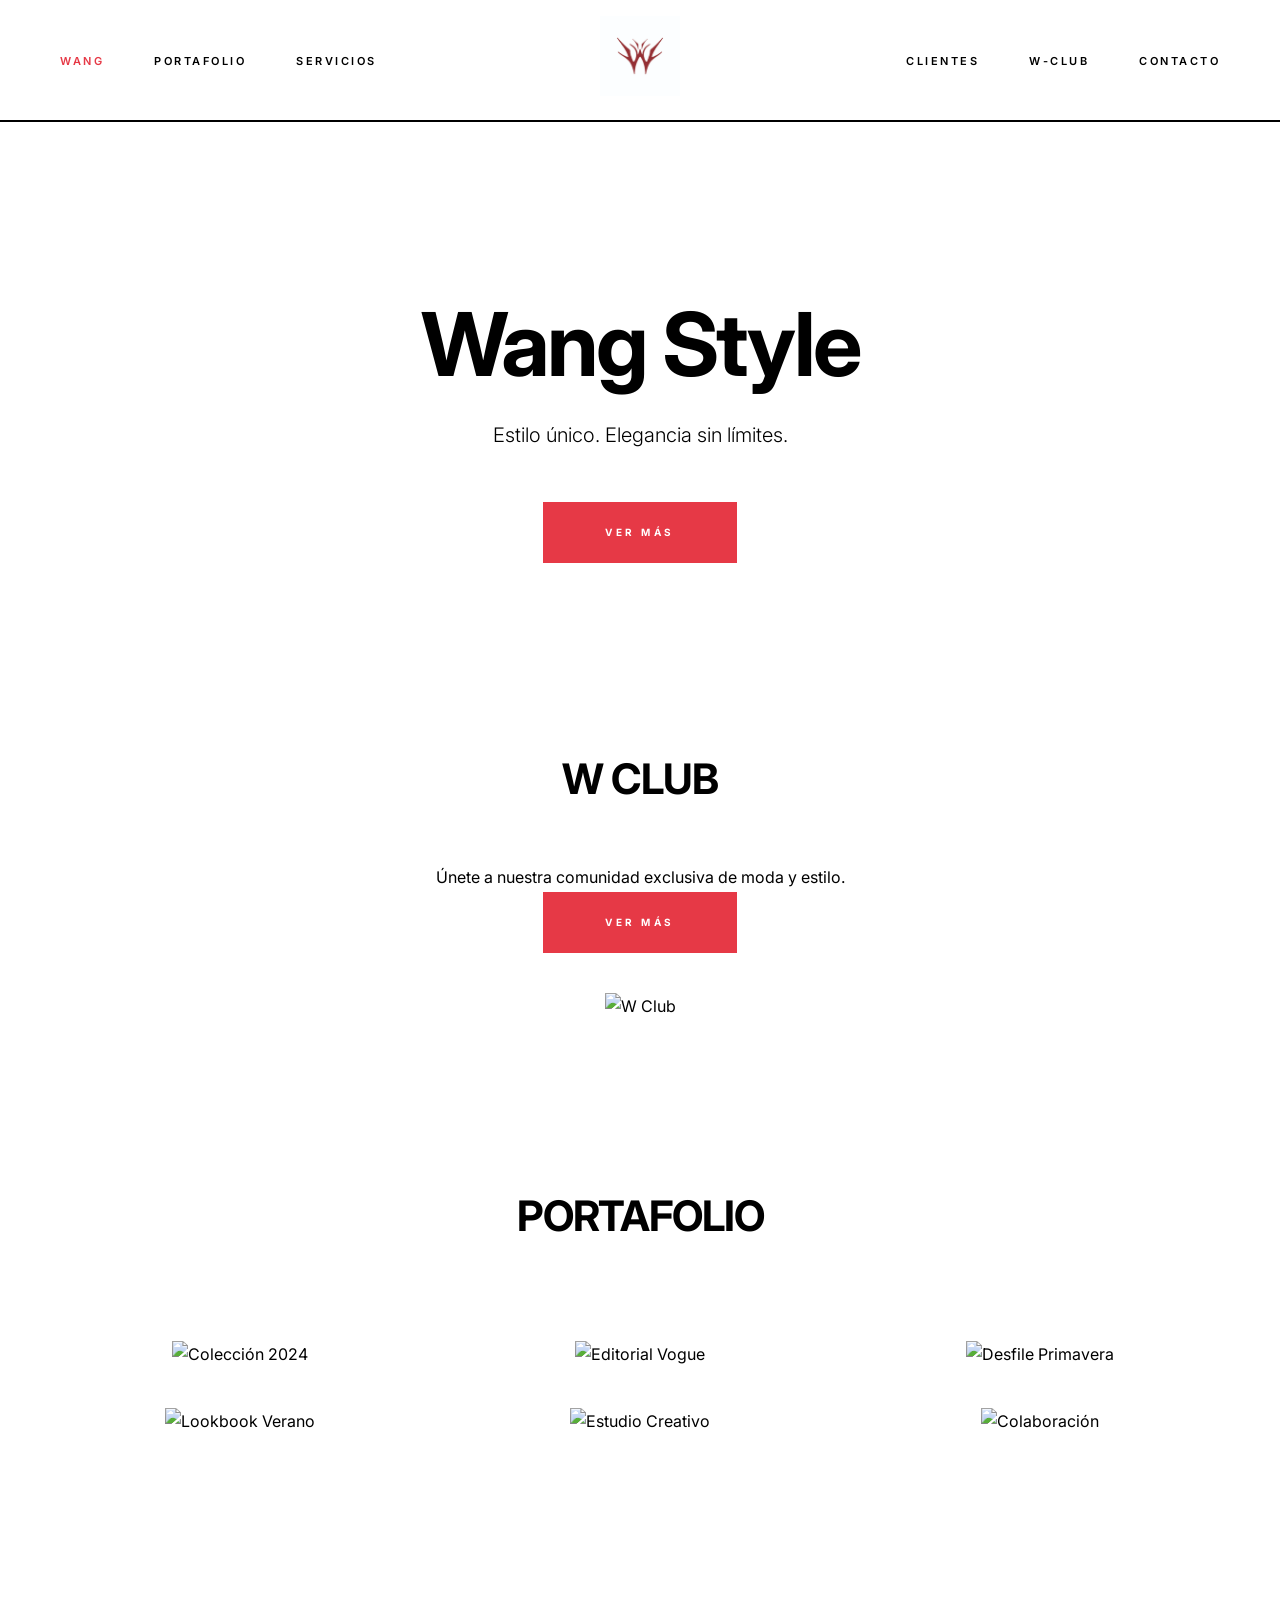
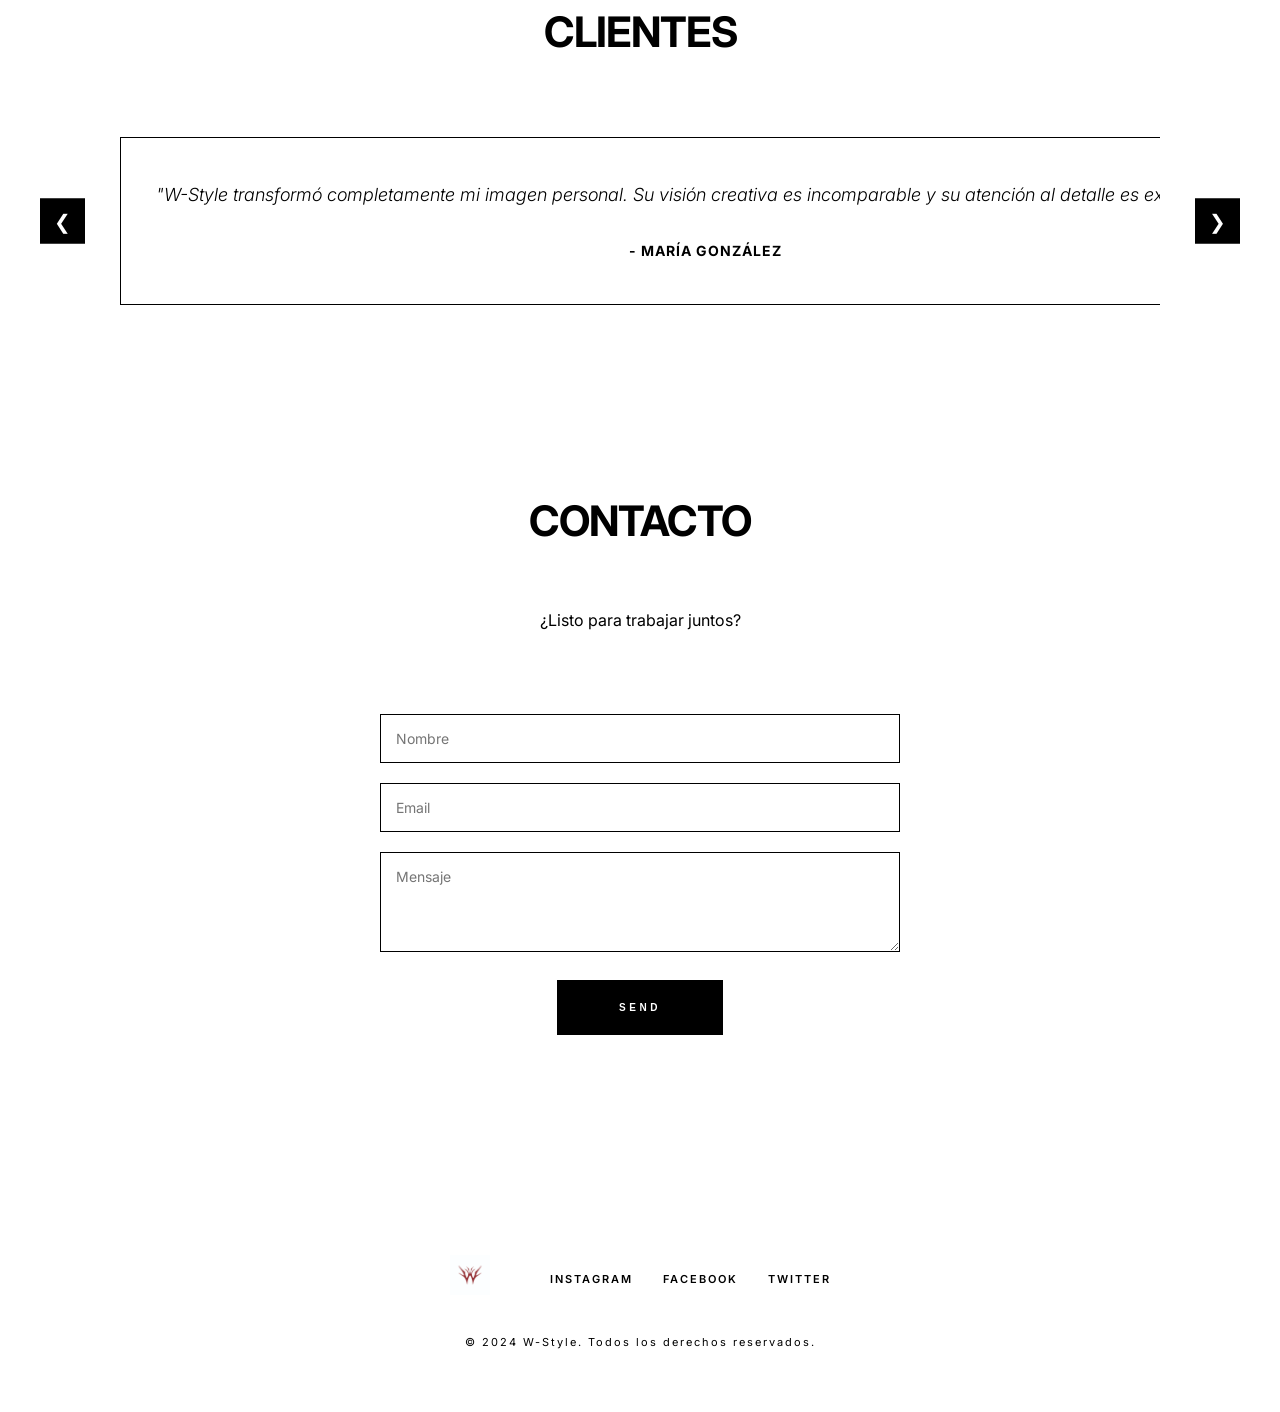
==== index.html @ bf3f7f49 "Initial commit" ====
<!DOCTYPE html>
<html lang="es">
<head>
    <meta charset="UTF-8">
    <meta name="viewport" content="width=device-width, initial-scale=1.0">
    <title>W-Style | Wang Style</title>
    <link rel="preconnect" href="https://fonts.googleapis.com">
    <link rel="preconnect" href="https://fonts.gstatic.com" crossorigin>
    <link href="https://fonts.googleapis.com/css2?family=Inter:wght@300;400;500;600;700&display=swap" rel="stylesheet">
    <link rel="stylesheet" href="css/style.css">
</head>
<body>
    <header>
        <nav class="navbar">
            <div class="logo">
                <a href="index.html">
                    <img src="images/LOGO WANG RED.jpg" alt="W-Style Logo">
                </a>
            </div>
            <ul class="nav-links left-links">
                <li><a href="index.html" class="active">Wang</a></li>
                <li><a href="portafolio.html">Portafolio</a></li>
                <li><a href="servicios.html">Servicios</a></li>
            </ul>
            <ul class="nav-links right-links">
                <li><a href="clientes.html">Clientes</a></li>
                <li><a href="wclub.html">W-Club</a></li>
                <li><a href="contacto.html">Contacto</a></li>
            </ul>
        </nav>
    </header>

    <main>
        <section class="hero">
            <div class="hero-content">
                <h1>Wang Style</h1>
                <p>Estilo único. Elegancia sin límites.</p>
                <a href="W-Style\portafolio.html" class="btn btn-shop">Ver más</a>
            </div>
        </section>

        <section class="wclub-preview">
            <h2>W Club</h2>
            <p>Únete a nuestra comunidad exclusiva de moda y estilo.</p>
            <a href="wclub.html" class="btn btn-shop">Ver más</a>
            <div class="gallery-item">
                <img src="images/wclub.jpg" alt="W Club">
            </div>
        </section>

        <section class="portfolio-preview">
            <h2>Portafolio</h2>
            <div class="portfolio-grid">
                <div class="portfolio-item">
                    <img src="images/portfolio1.jpg" alt="Colección 2024">
                    <div class="portfolio-overlay">
                        <h3>Colección 2024</h3>
                        <p>Moda contemporánea</p>
                    </div>
                </div>
                <div class="portfolio-item">
                    <img src="images/portfolio2.jpg" alt="Editorial Vogue">
                    <div class="portfolio-overlay">
                        <h3>Editorial Vogue</h3>
                        <p>Fotografía de moda</p>
                    </div>
                </div>
                <div class="portfolio-item">
                    <img src="images/portfolio3.jpg" alt="Desfile Primavera">
                    <div class="portfolio-overlay">
                        <h3>Desfile Primavera</h3>
                        <p>Runway show</p>
                    </div>
                </div>
                <div class="portfolio-item">
                    <img src="images/portfolio4.jpg" alt="Lookbook Verano">
                    <div class="portfolio-overlay">
                        <h3>Lookbook Verano</h3>
                        <p>Campaña seasonal</p>
                    </div>
                </div>
                <div class="portfolio-item">
                    <img src="images/portfolio5.jpg" alt="Estudio Creativo">
                    <div class="portfolio-overlay">
                        <h3>Estudio Creativo</h3>
                        <p>Behind the scenes</p>
                    </div>
                </div>
                <div class="portfolio-item">
                    <img src="images/portfolio6.jpg" alt="Colaboración">
                    <div class="portfolio-overlay">
                        <h3>Colaboración</h3>
                        <p>Edición limitada</p>
                    </div>
                </div>
            </div>
        </section>

        <section class="clients-preview">
            <h2>Clientes</h2>
            <div class="testimonials-carousel">
                <button class="carousel-btn prev" onclick="moveCarousel(-1)">&#10094;</button>
                <div class="testimonials-track">
                    <div class="testimonial-item">
                        <p>"W-Style transformó completamente mi imagen personal. Su visión creativa es incomparable y su atención al detalle es excepcional."</p>
                        <cite>- María González</cite>
                    </div>
                    <div class="testimonial-item">
                        <p>"La experiencia de trabajar con Wang Style fue increíble. Entendieron perfectamente mi estilo y me ayudaron a proyectar la mejor versión de mí mismo."</p>
                        <cite>- Carlos Rodríguez</cite>
                    </div>
                    <div class="testimonial-item">
                        <p>"Profesionalismo, creatividad y elegancia. W-Style elevó mi imagen a un nivel que nunca imaginé posible."</p>
                        <cite>- Ana Martínez</cite>
                    </div>
                    <div class="testimonial-item">
                        <p>"El equipo de W-Style entiende el lujo como nadie más. Su atención al detalle y profesionalismo son excepcionional."</p>
                        <cite>- Laura Sánchez</cite>
                    </div>
                    <div class="testimonial-item">
                        <p>"Colaboración excepcional. W-Style aportó una perspectiva única que elevó nuestro proyecto al siguiente nivel."</p>
                        <cite>- Miguel Torres</cite>
                    </div>
                    <div class="testimonial-item">
                        <p>"Trabajar con W-Style fue una experiencia transformadora. Su visión creativa superó todas nuestras expectativas."</p>
                        <cite>- Pedro López</cite>
                    </div>
                </div>
                <button class="carousel-btn next" onclick="moveCarousel(1)">&#10095;</button>
            </div>
        </section>

        <section class="contact-preview">
            <h2>Contacto</h2>
            <p>¿Listo para trabajar juntos?</p>
            <form class="contact-form-inline">
                <input type="text" name="nombre" placeholder="Nombre" required>
                <input type="email" name="email" placeholder="Email" required>
                <textarea name="mensaje" placeholder="Mensaje" rows="3" required></textarea>
                <button type="submit" class="btn">SEND</button>
            </form>
        </section>
    </main>

    <footer>
        <div class="footer-content">
            <div class="footer-logo">
                <img src="images/LOGO WANG RED.jpg" alt="W-Style Logo">
            </div>
            <div class="footer-social">
                <a href="#">Instagram</a>
                <a href="#">Facebook</a>
                <a href="#">Twitter</a>
            </div>
        </div>
        <p>&copy; 2024 W-Style. Todos los derechos reservados.</p>
    </footer>

    <script>
        let currentIndex = 0;
        const itemsPerView = 3;
        const track = document.querySelector('.testimonials-track');
        const totalItems = document.querySelectorAll('.testimonial-item').length;

        function moveCarousel(direction) {
            const maxIndex = totalItems - itemsPerView;
            currentIndex += direction;

            if (currentIndex < 0) {
                currentIndex = maxIndex;
            } else if (currentIndex > maxIndex) {
                currentIndex = 0;
            }

            const itemWidth = track.children[0].offsetWidth + 30; // 30 is gap
            track.style.transform = `translateX(-${currentIndex * itemWidth}px)`;
        }

        // Auto-play carousel
        setInterval(() => {
            moveCarousel(1);
        }, 5000);
    </script>
</body>
</html>
---- css/style.css ----
* {
    margin: 0;
    padding: 0;
    box-sizing: border-box;
}

body {
    font-family: 'Inter', 'Helvetica Neue', Helvetica, Arial, sans-serif;
    background-color: #ffffff;
    color: #000000;
    line-height: 1.7;
    font-size: 16px;
    -webkit-font-smoothing: antialiased;
    -moz-osx-font-smoothing: grayscale;
}

/* Header & Navigation */
header {
    background-color: #ffffff;
    border-bottom: 2px solid #000000;
    position: fixed;
    width: 100%;
    top: 0;
    z-index: 1000;
}

.navbar {
    max-width: 1600px;
    margin: 0 auto;
    padding: 30px 60px;
    display: flex;
    justify-content: space-between;
    align-items: center;
    position: relative;
    min-height: 120px;
}

.logo {
    position: absolute;
    left: 50%;
    transform: translateX(-50%);
}

.logo a {
    display: block;
    text-decoration: none;
}

.logo img {
    height: 80px;
    width: auto;
}

.nav-links {
    list-style: none;
    display: flex;
    gap: 50px;
}

.left-links {
    margin-right: auto;
}

.right-links {
    margin-left: auto;
}

.nav-links a {
    text-decoration: none;
    color: #000000;
    font-weight: 600;
    font-size: 11px;
    text-transform: uppercase;
    letter-spacing: 2.5px;
    transition: all 0.3s ease;
    position: relative;
}

.nav-links a::after {
    content: '';
    position: absolute;
    bottom: -5px;
    left: 0;
    width: 0;
    height: 1px;
    background-color: #e63946;
    transition: width 0.3s ease;
}

.nav-links a:hover::after {
    width: 100%;
}

.nav-links a:hover,
.nav-links a.active {
    color: #e63946;
}

/* Main Content */
main {
    margin-top: 160px;
    padding: 0;
    max-width: 1600px;
    margin-left: auto;
    margin-right: auto;
}

/* Hero Section */
.hero {
    text-align: center;
    padding: 140px 60px 100px;
    background-color: #ffffff;
    margin-bottom: 0;
}

.hero-content h1 {
    font-size: 88px;
    margin-bottom: 30px;
    color: #000000;
    font-weight: 700;
    letter-spacing: -3px;
    line-height: 1;
}

.hero-content p {
    font-size: 20px;
    margin-bottom: 50px;
    color: #000000;
    font-weight: 300;
    max-width: 600px;
    margin-left: auto;
    margin-right: auto;
}

.btn {
    display: inline-block;
    padding: 20px 60px;
    background-color: #000000;
    color: #ffffff;
    text-decoration: none;
    border: 2px solid #000000;
    font-size: 10px;
    text-transform: uppercase;
    letter-spacing: 3.5px;
    font-weight: 700;
    transition: all 0.5s cubic-bezier(0.25, 0.46, 0.45, 0.94);
    cursor: pointer;
}

.btn:hover {
    background-color: #e63946;
    border-color: #e63946;
    color: #ffffff;
}

.btn-shop {
    background-color: #e63946;
    border-color: #e63946;
}

.btn-shop:hover {
    background-color: #000000;
    border-color: #000000;
}

/* Page Header */
.page-header {
    text-align: center;
    padding: 120px 60px 80px;
    margin-bottom: 0;
}

.page-header h1 {
    font-size: 72px;
    margin-bottom: 30px;
    font-weight: 700;
    letter-spacing: -2px;
}

.page-header p {
    font-size: 16px;
    color: #000000;
    font-weight: 300;
}

/* Section Styles */
section {
    padding: 100px 60px;
}

section h2 {
    font-size: 42px;
    margin-bottom: 50px;
    font-weight: 700;
    letter-spacing: -1px;
    text-transform: uppercase;
}

/* Gallery */
.gallery {
    display: grid;
    grid-template-columns: repeat(3, 1fr);
    gap: 0;
    margin-top: 40px;
}

.gallery-item img {
    width: 100%;
    height: 500px;
    object-fit: cover;
    border-radius: 0;
}

/* Portfolio Grid */
.portfolio-grid {
    display: grid;
    grid-template-columns: repeat(3, 1fr);
    gap: 0;
}

.portfolio-item {
    position: relative;
    overflow: hidden;
    cursor: pointer;
}

.portfolio-item img {
    width: 100%;
    height: 450px;
    object-fit: cover;
    transition: transform 0.6s cubic-bezier(0.25, 0.46, 0.45, 0.94);
}

.portfolio-item:hover img {
    transform: scale(1.08);
}

.portfolio-overlay {
    position: absolute;
    bottom: 0;
    left: 0;
    right: 0;
    background: rgba(0,0,0,0.7);
    padding: 20px;
    color: #ffffff;
    opacity: 0;
    transition: opacity 0.3s;
}

.portfolio-item:hover .portfolio-overlay {
    opacity: 1;
}

.portfolio-overlay h3 {
    font-size: 16px;
    margin-bottom: 5px;
    font-weight: 500;
}

.portfolio-overlay p {
    font-size: 12px;
    font-weight: 300;
}

/* Services */
.services-list {
    display: block;
}

.service-item {
    background-color: #ffffff;
    padding: 80px 60px;
    border-bottom: 1px solid #000000;
    display: flex;
    align-items: center;
    gap: 50px;
    transition: all 0.4s cubic-bezier(0.25, 0.46, 0.45, 0.94);
}

.service-item:hover {
    background-color: #f8f8f8;
    transform: translateX(10px);
}

.service-icon {
    font-size: 72px;
    margin-bottom: 0;
}

.service-content {
    flex: 1;
}

.service-item h3 {
    margin-bottom: 20px;
    color: #000000;
    font-size: 28px;
    font-weight: 700;
    letter-spacing: -1px;
}

.service-item p {
    font-size: 14px;
    color: #000000;
    font-weight: 300;
    line-height: 1.6;
}

.service-btn {
    padding: 15px 45px;
    background-color: #000000;
    color: #ffffff;
    text-decoration: none;
    border: 2px solid #000000;
    font-size: 10px;
    text-transform: uppercase;
    letter-spacing: 2.5px;
    font-weight: 700;
    transition: all 0.4s cubic-bezier(0.25, 0.46, 0.45, 0.94);
}

.service-btn:hover {
    background-color: #e63946;
    border-color: #e63946;
}

/* Benefits Grid */
.benefits-grid {
    display: grid;
    grid-template-columns: repeat(2, 1fr);
    gap: 0;
    margin-top: 40px;
}

.benefit-card {
    background-color: #ffffff;
    padding: 80px 60px;
    border: 1px solid #000000;
    text-align: center;
    transition: all 0.4s cubic-bezier(0.25, 0.46, 0.45, 0.94);
}

.benefit-card:hover {
    background-color: #f8f8f8;
    transform: translateY(-5px);
    box-shadow: 0 10px 30px rgba(0,0,0,0.1);
}

.benefit-card h3 {
    margin-bottom: 20px;
    color: #000000;
    font-size: 24px;
    font-weight: 700;
}

.benefit-card p {
    font-size: 14px;
    color: #000000;
    font-weight: 300;
}

/* Clients Grid */
.clients-grid {
    display: grid;
    grid-template-columns: repeat(3, 1fr);
    gap: 0;
    margin-bottom: 0;
}

.client-item {
    text-align: center;
    padding: 80px 60px;
    background-color: #ffffff;
    border: 1px solid #000000;
}

.client-logo {
    font-size: 24px;
    font-weight: bold;
    color: #000000;
    margin-bottom: 10px;
    text-transform: uppercase;
    letter-spacing: 2px;
}

.client-item p {
    font-size: 12px;
    color: #000000;
    font-weight: 300;
}

/* Testimonials */
.testimonials {
    margin-top: 0;
    padding: 80px 40px;
}

.testimonials-carousel {
    position: relative;
    padding: 0 80px;
    margin-top: 40px;
}

.testimonials-track {
    display: flex;
    gap: 20px;
    overflow-x: auto;
    scroll-behavior: smooth;
    scrollbar-width: none;
    -ms-overflow-style: none;
    padding: 20px 0;
}

.testimonials-track::-webkit-scrollbar {
    display: none;
}

.testimonial-item {
    background-color: #ffffff;
    padding: 40px 35px;
    border: 1px solid #000000;
    min-width: calc(33.333% - 14px);
    flex-shrink: 0;
    transition: all 0.3s ease;
}

.testimonial-item:hover {
    border-color: #e63946;
    transform: translateY(-5px);
}

.carousel-btn {
    position: absolute;
    top: 50%;
    transform: translateY(-50%);
    background-color: #000000;
    color: #ffffff;
    border: 2px solid #000000;
    width: 45px;
    height: 45px;
    font-size: 20px;
    cursor: pointer;
    transition: all 0.3s ease;
    z-index: 10;
}

.carousel-btn:hover {
    background-color: #e63946;
    border-color: #e63946;
}

.carousel-btn.prev {
    left: 0;
}

.carousel-btn.next {
    right: 0;
}

.testimonial-item p {
    font-size: 18px;
    font-style: italic;
    margin-bottom: 25px;
    color: #000000;
    line-height: 1.9;
    font-weight: 300;
}

.testimonial-item cite {
    color: #000000;
    font-weight: 700;
    font-style: normal;
    font-size: 14px;
    text-transform: uppercase;
    letter-spacing: 1px;
}

/* Contact */
.contact-container {
    display: grid;
    grid-template-columns: 1fr 1fr;
    gap: 0;
}

.contact-info {
    padding: 100px 60px;
    background-color: #ffffff;
}

.contact-form {
    padding: 100px 60px;
    background-color: #f5f5f5;
}

.info-item {
    margin-bottom: 40px;
}

.info-item strong {
    color: #000000;
    font-size: 14px;
    text-transform: uppercase;
    letter-spacing: 1px;
    display: block;
    margin-bottom: 10px;
}

.info-item p {
    font-size: 14px;
    color: #000000;
    font-weight: 300;
}

.contact-form input,
.contact-form textarea {
    width: 100%;
    padding: 20px 25px;
    margin-bottom: 30px;
    border: 1px solid #000000;
    background-color: #ffffff;
    font-size: 15px;
    font-family: inherit;
    transition: all 0.3s ease;
}

.contact-form input:focus,
.contact-form textarea:focus {
    border-color: #e63946;
    box-shadow: 0 0 0 3px rgba(230, 57, 70, 0.1);
}

.contact-form input:focus,
.contact-form textarea:focus {
    outline: none;
    border-color: #e63946;
}

.contact-form textarea {
    resize: vertical;
    min-height: 120px;
}

/* Join Form */
.join-form {
    max-width: 600px;
    margin: 80px auto;
    padding: 60px;
    border: 2px solid #000000;
}

.join-form input {
    width: 100%;
    padding: 18px 25px;
    margin-bottom: 25px;
    border: 1px solid #000000;
    background-color: #ffffff;
    font-size: 15px;
    font-family: inherit;
}

/* About Section */
.about {
    text-align: center;
    padding: 120px 60px;
    background-color: #ffffff;
    margin-top: 0;
}

.about h2 {
    margin-bottom: 40px;
    color: #000000;
    font-size: 42px;
    font-weight: 700;
    letter-spacing: -1px;
    text-transform: uppercase;
}

.about p {
    font-size: 16px;
    max-width: 800px;
    margin: 0 auto;
    color: #000000;
    font-weight: 300;
    line-height: 1.8;
}

/* Mission & Vision */
.mission-vision {
    padding: 100px 60px;
    display: grid;
    grid-template-columns: 1fr 1fr;
    gap: 0;
}

.mission,
.vision {
    padding: 80px 60px;
    background-color: #ffffff;
}

.mission {
    border-right: 1px solid #000000;
}

.mission h3,
.vision h3 {
    font-size: 28px;
    margin-bottom: 25px;
    color: #000000;
    font-weight: 700;
    letter-spacing: -1px;
    text-transform: uppercase;
}

.mission p,
.vision p {
    font-size: 14px;
    color: #000000;
    font-weight: 300;
    line-height: 1.8;
}

/* Footer */
footer {
    background-color: #ffffff;
    color: #000000;
    text-align: center;
    padding: 60px;
    margin-top: 0;
}

.footer-content {
    display: flex;
    justify-content: center;
    align-items: center;
    gap: 60px;
    margin-bottom: 30px;
}

.footer-logo img {
    height: 40px;
    width: auto;
}

.footer-social {
    display: flex;
    gap: 30px;
}

.footer-social a {
    color: #000000;
    text-decoration: none;
    font-size: 11px;
    text-transform: uppercase;
    letter-spacing: 2px;
    transition: color 0.3s;
    font-weight: 600;
}

.footer-social a:hover {
    color: #e63946;
}

footer p {
    font-size: 11px;
    letter-spacing: 2px;
    margin-top: 30px;
    font-weight: 400;
}

/* Hero Image */
.hero-image {
    width: 100%;
    height: 500px;
    overflow: hidden;
}

.hero-image img {
    width: 100%;
    height: 100%;
    object-fit: cover;
}

/* Contact Form Inline */
.contact-form-inline {
    max-width: 600px;
    margin: 40px auto;
    padding: 40px;
}

.contact-form-inline input,
.contact-form-inline textarea {
    width: 100%;
    padding: 15px;
    margin-bottom: 20px;
    border: 1px solid #000000;
    background-color: #ffffff;
    font-size: 14px;
    font-family: inherit;
}

.contact-form-inline input:focus,
.contact-form-inline textarea:focus {
    outline: none;
    border-color: #e63946;
}

.contact-form-inline textarea {
    resize: vertical;
    min-height: 100px;
}

/* Section Previews */
.wclub-preview,
.portfolio-preview,
.clients-preview,
.contact-preview {
    padding: 80px 40px;
    text-align: center;
}

.wclub-preview img,
.portfolio-preview img {
    max-width: 100%;
    margin-top: 40px;
}

/* Responsive */
@media (max-width: 1200px) {
    .navbar {
        max-width: 100%;
        padding: 25px 40px;
    }
    
    .logo img {
        height: 70px;
    }
    
    .hero-content h1 {
        font-size: 72px;
    }
    
    section {
        padding: 80px 40px;
    }
    
    .testimonials-carousel {
        padding: 0 70px;
    }
    
    .testimonial-item {
        min-width: calc(33.333% - 13px);
        padding: 35px 30px;
    }
}

@media (max-width: 992px) {
    .hero-content h1 {
        font-size: 60px;
    }
    
    .gallery {
        grid-template-columns: repeat(2, 1fr);
    }
    
    .portfolio-grid {
        grid-template-columns: repeat(2, 1fr);
    }
    
    .clients-grid {
        grid-template-columns: repeat(2, 1fr);
    }
    
    .testimonial-item {
        min-width: calc(50% - 10px);
    }
    
    .testimonials-carousel {
        padding: 0 60px;
    }
}

@media (max-width: 768px) {
    .navbar {
        flex-direction: column;
        gap: 20px;
        padding: 20px 30px;
        min-height: auto;
    }
    
    .logo {
        position: static;
        transform: none;
        margin-bottom: 10px;
    }
    
    .logo img {
        height: 60px;
    }
    
    .nav-links {
        flex-wrap: wrap;
        justify-content: center;
        gap: 15px;
    }
    
    .nav-links a {
        font-size: 10px;
        letter-spacing: 1.5px;
    }
    
    main {
        margin-top: 140px;
    }
    
    .hero {
        padding: 100px 30px 60px;
    }
    
    .hero-content h1 {
        font-size: 48px;
        letter-spacing: -2px;
    }
    
    .hero-content p {
        font-size: 16px;
    }
    
    .btn {
        padding: 15px 40px;
        font-size: 9px;
        letter-spacing: 2px;
    }
    
    section {
        padding: 60px 30px;
    }
    
    section h2 {
        font-size: 32px;
    }
    
    .page-header {
        padding: 80px 30px 50px;
    }
    
    .page-header h1 {
        font-size: 48px;
    }
    
    .gallery {
        grid-template-columns: 1fr;
    }
    
    .portfolio-grid {
        grid-template-columns: 1fr;
    }
    
    .clients-grid {
        grid-template-columns: 1fr;
    }
    
    .benefits-grid {
        grid-template-columns: 1fr;
    }
    
    .contact-container {
        grid-template-columns: 1fr;
    }
    
    .mission-vision {
        grid-template-columns: 1fr;
    }
    
    .mission {
        border-right: none;
        border-bottom: 1px solid #000000;
    }
    
    .testimonials-carousel {
        padding: 0 50px;
    }
    
    .testimonial-item {
        min-width: calc(100% - 20px);
        padding: 35px 25px;
    }
    
    .carousel-btn {
        width: 40px;
        height: 40px;
        font-size: 18px;
    }
    
    .testimonial-item p {
        font-size: 15px;
    }
    
    .service-item {
        flex-direction: column;
        text-align: center;
        padding: 50px 30px;
    }
    
    .service-icon {
        font-size: 60px;
        margin-bottom: 20px;
    }
    
    .contact-info,
    .contact-form {
        padding: 60px 30px;
    }
    
    .footer-content {
        flex-direction: column;
        gap: 30px;
    }
    
    .footer-social {
        flex-wrap: wrap;
        justify-content: center;
    }
}

@media (max-width: 480px) {
    .navbar {
        padding: 15px 20px;
    }
    
    .logo img {
        height: 50px;
    }
    
    .nav-links {
        gap: 10px;
    }
    
    .nav-links a {
        font-size: 9px;
        letter-spacing: 1px;
    }
    
    main {
        margin-top: 120px;
    }
    
    .hero-content h1 {
        font-size: 36px;
    }
    
    .hero-content p {
        font-size: 14px;
    }
    
    section {
        padding: 50px 20px;
    }
    
    section h2 {
        font-size: 24px;
    }
    
    .btn {
        padding: 12px 30px;
    }
    
    .testimonials-carousel {
        padding: 0 45px;
    }
    
    .testimonial-item {
        padding: 30px 20px;
    }
    
    .carousel-btn {
        width: 35px;
        height: 35px;
        font-size: 16px;
    }
    
    .testimonial-item p {
        font-size: 14px;
        line-height: 1.7;
    }
    
    .testimonial-item cite {
        font-size: 12px;
    }
}
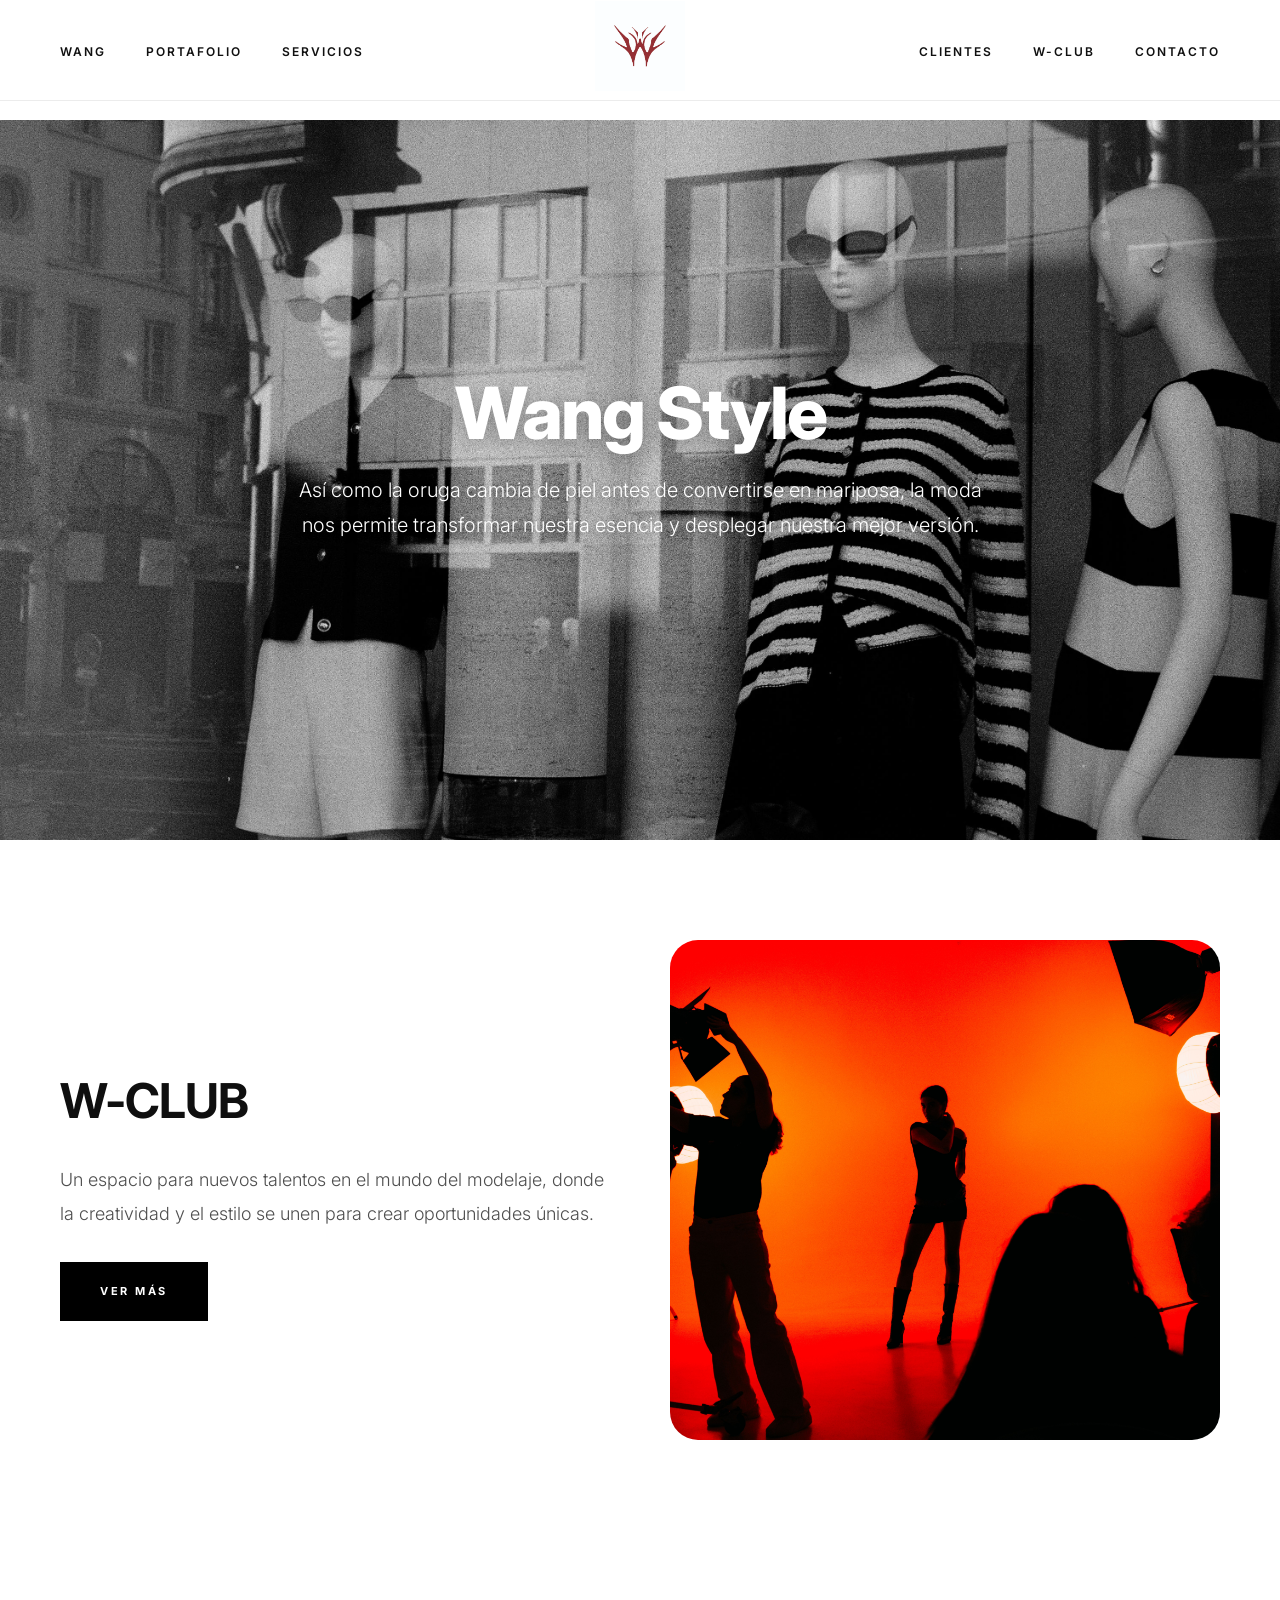
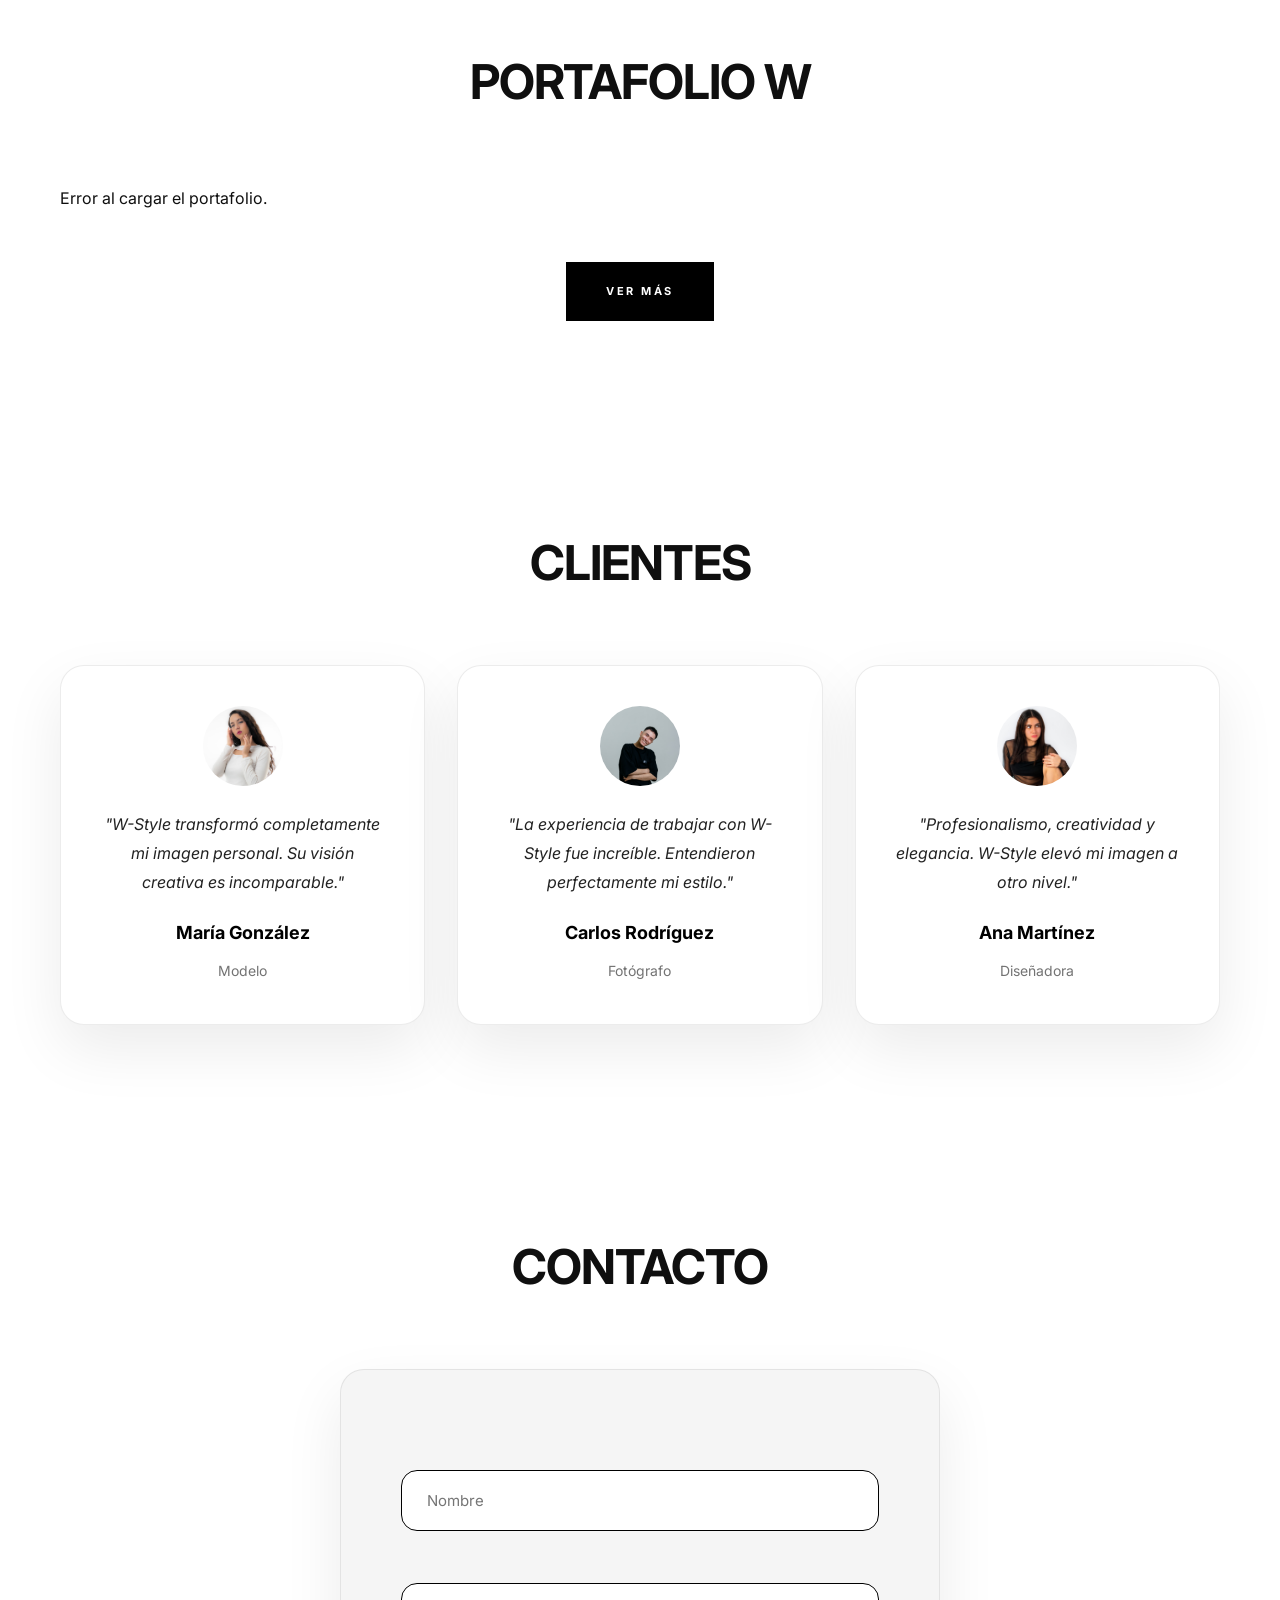
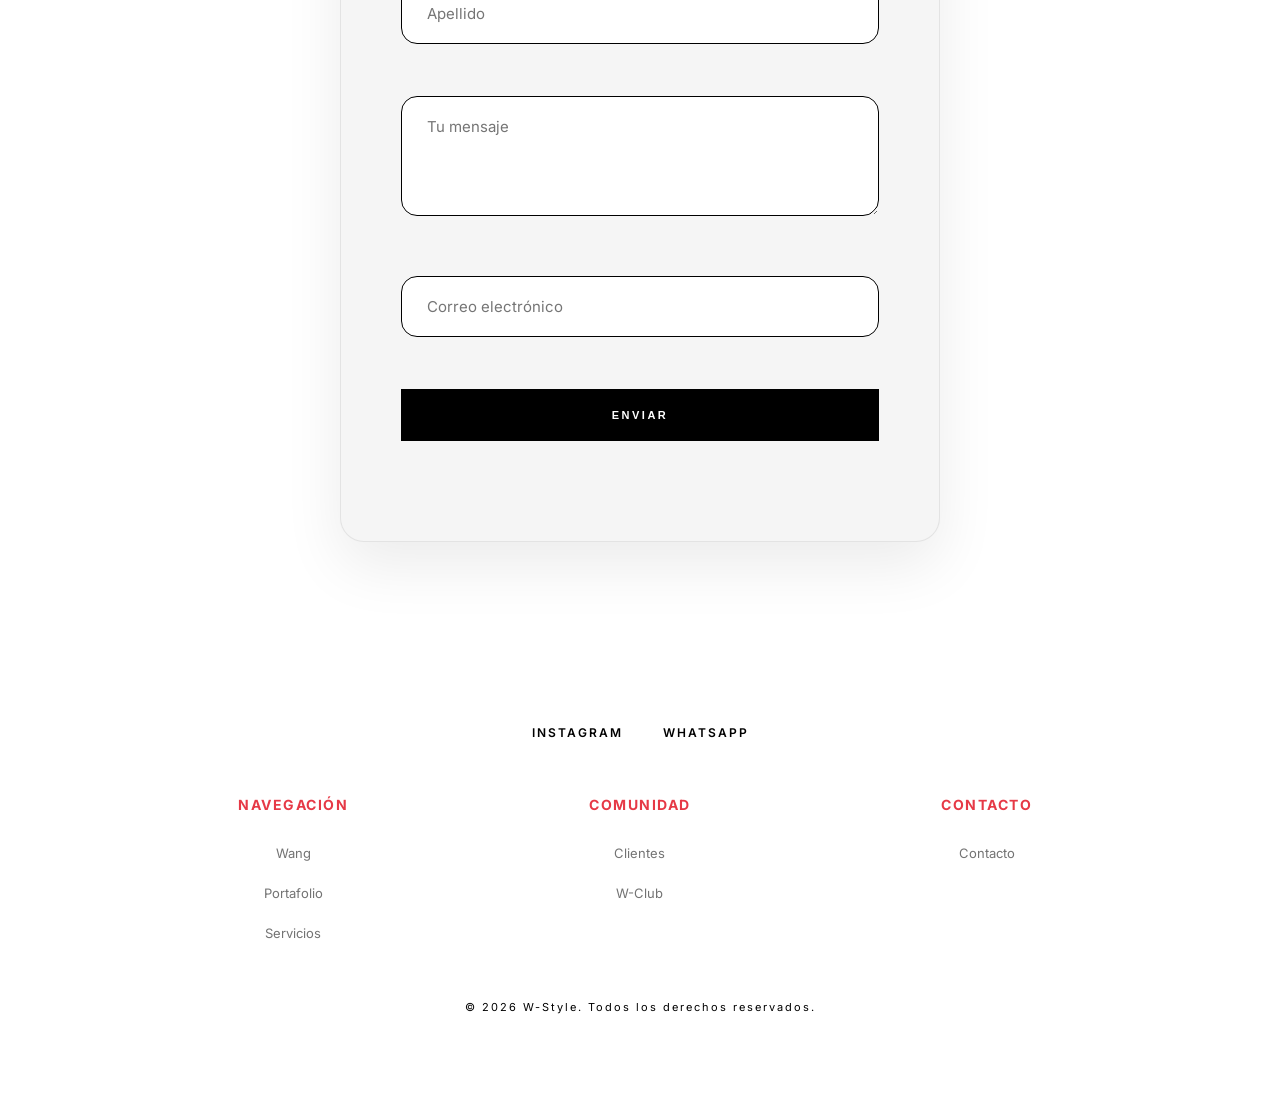
==== commit dfd4dd72: "Actualizar sitio" ====
--- a/index.html
+++ b/index.html
@@ -10,160 +10,172 @@
     <link rel="stylesheet" href="css/style.css">
 </head>
 <body>
-    <header>
+    <header class="header">
         <nav class="navbar">
-            <div class="logo">
+            <div class="navbar__logo">
                 <a href="index.html">
                     <img src="images/LOGO WANG RED.jpg" alt="W-Style Logo">
                 </a>
             </div>
-            <ul class="nav-links left-links">
-                <li><a href="index.html" class="active">Wang</a></li>
-                <li><a href="portafolio.html">Portafolio</a></li>
-                <li><a href="servicios.html">Servicios</a></li>
+            <ul class="navbar__links left-links">
+                <li><a href="index.html" class="navbar__link active">Wang</a></li>
+                <li><a href="portafolio.html" class="navbar__link">Portafolio</a></li>
+                <li><a href="servicios.html" class="navbar__link">Servicios</a></li>
             </ul>
-            <ul class="nav-links right-links">
-                <li><a href="clientes.html">Clientes</a></li>
-                <li><a href="wclub.html">W-Club</a></li>
-                <li><a href="contacto.html">Contacto</a></li>
+            <ul class="navbar__links right-links">
+                <li><a href="clientes.html" class="navbar__link">Clientes</a></li>
+                <li><a href="wclub.html" class="navbar__link">W-Club</a></li>
+                <li><a href="contacto.html" class="navbar__link">Contacto</a></li>
             </ul>
         </nav>
     </header>
 
-    <main>
-        <section class="hero">
+        <main>
+        <section class="hero-section">
+            <div class="hero-background">
+                <img src="images/HEADER 2.jpg" alt="Wang Style Background">
+            </div>
             <div class="hero-content">
                 <h1>Wang Style</h1>
-                <p>Estilo único. Elegancia sin límites.</p>
-                <a href="W-Style\portafolio.html" class="btn btn-shop">Ver más</a>
-            </div>
-        </section>
-
-        <section class="wclub-preview">
-            <h2>W Club</h2>
-            <p>Únete a nuestra comunidad exclusiva de moda y estilo.</p>
-            <a href="wclub.html" class="btn btn-shop">Ver más</a>
-            <div class="gallery-item">
-                <img src="images/wclub.jpg" alt="W Club">
-            </div>
-        </section>
-
-        <section class="portfolio-preview">
-            <h2>Portafolio</h2>
-            <div class="portfolio-grid">
-                <div class="portfolio-item">
-                    <img src="images/portfolio1.jpg" alt="Colección 2024">
-                    <div class="portfolio-overlay">
-                        <h3>Colección 2024</h3>
-                        <p>Moda contemporánea</p>
+                <p>Así como la oruga cambia de piel antes de convertirse en mariposa, la moda nos permite transformar nuestra esencia y desplegar nuestra mejor versión.</p>
+            </div>
+        </section>
+
+        <section class="wclub-section">
+            <div class="wclub-grid">
+                <div class="wclub-content">
+                    <h2>W-Club</h2>
+                    <p>Un espacio para nuevos talentos en el mundo del modelaje, donde la creatividad y el estilo se unen para crear oportunidades únicas.</p>
+                    <a href="wclub.html" class="btn btn-primary">Ver más</a>
+                </div>
+                <div class="wclub-image">
+                    <img src="images/WCLUB.jpg" alt="W-Club">
+                </div>
+            </div>
+        </section>
+
+        <section class="portfolio-section">
+            <div class="section-intro">
+                <h2>Portafolio W</h2>
+            </div>
+            <div class="portfolio-grid-full" id="homepage-portfolio-grid"></div>
+            <div class="portfolio-cta">
+                <a href="portafolio.html" class="btn btn-primary">Ver más</a>
+            </div>
+        </section>
+
+        <section class="clients-section">
+            <div class="section-intro">
+                <h2>Clientes</h2>
+            </div>
+            <div class="testimonials-grid">
+                <div class="testimonial-card">
+                    <div class="testimonial-photo">
+                        <img src="images/Maria-Gon.jpg" alt="Cliente 1" class="lightbox-trigger">
                     </div>
-                </div>
-                <div class="portfolio-item">
-                    <img src="images/portfolio2.jpg" alt="Editorial Vogue">
-                    <div class="portfolio-overlay">
-                        <h3>Editorial Vogue</h3>
-                        <p>Fotografía de moda</p>
+                    <p>"W-Style transformó completamente mi imagen personal. Su visión creativa es incomparable."</p>
+                    <h4>María González</h4>
+                    <span>Modelo</span>
+                </div>
+                <div class="testimonial-card">
+                    <div class="testimonial-photo">
+                        <img src="images/Carlos-Rod.jpg" alt="Cliente 2" class="lightbox-trigger">
                     </div>
-                </div>
-                <div class="portfolio-item">
-                    <img src="images/portfolio3.jpg" alt="Desfile Primavera">
-                    <div class="portfolio-overlay">
-                        <h3>Desfile Primavera</h3>
-                        <p>Runway show</p>
+                    <p>"La experiencia de trabajar con W-Style fue increíble. Entendieron perfectamente mi estilo."</p>
+                    <h4>Carlos Rodríguez</h4>
+                    <span>Fotógrafo</span>
+                </div>
+                <div class="testimonial-card">
+                    <div class="testimonial-photo">
+                        <img src="images/Ana-Mtz.jpg" alt="Cliente 3" class="lightbox-trigger">
                     </div>
-                </div>
-                <div class="portfolio-item">
-                    <img src="images/portfolio4.jpg" alt="Lookbook Verano">
-                    <div class="portfolio-overlay">
-                        <h3>Lookbook Verano</h3>
-                        <p>Campaña seasonal</p>
-                    </div>
-                </div>
-                <div class="portfolio-item">
-                    <img src="images/portfolio5.jpg" alt="Estudio Creativo">
-                    <div class="portfolio-overlay">
-                        <h3>Estudio Creativo</h3>
-                        <p>Behind the scenes</p>
-                    </div>
-                </div>
-                <div class="portfolio-item">
-                    <img src="images/portfolio6.jpg" alt="Colaboración">
-                    <div class="portfolio-overlay">
-                        <h3>Colaboración</h3>
-                        <p>Edición limitada</p>
-                    </div>
-                </div>
-            </div>
-        </section>
-
-        <section class="clients-preview">
-            <h2>Clientes</h2>
-            <div class="testimonials-carousel">
-                <button class="carousel-btn prev" onclick="moveCarousel(-1)">&#10094;</button>
-                <div class="testimonials-track">
-                    <div class="testimonial-item">
-                        <p>"W-Style transformó completamente mi imagen personal. Su visión creativa es incomparable y su atención al detalle es excepcional."</p>
-                        <cite>- María González</cite>
-                    </div>
-                    <div class="testimonial-item">
-                        <p>"La experiencia de trabajar con Wang Style fue increíble. Entendieron perfectamente mi estilo y me ayudaron a proyectar la mejor versión de mí mismo."</p>
-                        <cite>- Carlos Rodríguez</cite>
-                    </div>
-                    <div class="testimonial-item">
-                        <p>"Profesionalismo, creatividad y elegancia. W-Style elevó mi imagen a un nivel que nunca imaginé posible."</p>
-                        <cite>- Ana Martínez</cite>
-                    </div>
-                    <div class="testimonial-item">
-                        <p>"El equipo de W-Style entiende el lujo como nadie más. Su atención al detalle y profesionalismo son excepcionional."</p>
-                        <cite>- Laura Sánchez</cite>
-                    </div>
-                    <div class="testimonial-item">
-                        <p>"Colaboración excepcional. W-Style aportó una perspectiva única que elevó nuestro proyecto al siguiente nivel."</p>
-                        <cite>- Miguel Torres</cite>
-                    </div>
-                    <div class="testimonial-item">
-                        <p>"Trabajar con W-Style fue una experiencia transformadora. Su visión creativa superó todas nuestras expectativas."</p>
-                        <cite>- Pedro López</cite>
-                    </div>
-                </div>
-                <button class="carousel-btn next" onclick="moveCarousel(1)">&#10095;</button>
-            </div>
-        </section>
-
-        <section class="contact-preview">
-            <h2>Contacto</h2>
-            <p>¿Listo para trabajar juntos?</p>
-            <form class="contact-form-inline">
-                <input type="text" name="nombre" placeholder="Nombre" required>
-                <input type="email" name="email" placeholder="Email" required>
-                <textarea name="mensaje" placeholder="Mensaje" rows="3" required></textarea>
-                <button type="submit" class="btn">SEND</button>
+                    <p>"Profesionalismo, creatividad y elegancia. W-Style elevó mi imagen a otro nivel."</p>
+                    <h4>Ana Martínez</h4>
+                    <span>Diseñadora</span>
+                </div>
+            </div>
+        </section>
+
+        <section class="contact-section">
+            <div class="section-intro">
+                <h2>Contacto</h2>
+            </div>
+            <form class="contact-form" method="POST" action="php/contacto_submit.php" id="contact-form" novalidate>
+                <div class="form-group">
+                    <input type="text" name="nombre" placeholder="Nombre">
+                    <span class="error-message"></span>
+                </div>
+                <div class="form-group">
+                    <input type="text" name="apellido" placeholder="Apellido">
+                    <span class="error-message"></span>
+                </div>
+                <div class="form-group">
+                    <textarea name="mensaje" placeholder="Tu mensaje" rows="4"></textarea>
+                    <span class="error-message"></span>
+                </div>
+                <div class="form-group">
+                    <input type="email" name="email" placeholder="Correo electrónico">
+                    <span class="error-message"></span>
+                </div>
+                <button type="submit" class="btn btn-primary">Enviar</button>
             </form>
         </section>
     </main>
 
     <footer>
         <div class="footer-content">
-            <div class="footer-logo">
-                <img src="images/LOGO WANG RED.jpg" alt="W-Style Logo">
-            </div>
             <div class="footer-social">
-                <a href="#">Instagram</a>
-                <a href="#">Facebook</a>
-                <a href="#">Twitter</a>
+                <a href="https://www.instagram.com/wangstyle.co/" target="_blank">Instagram</a>
+                <a href="https://wa.me/qr/HW7FFM5R3IJLK1" target="_blank">WhatsApp</a>
             </div>
         </div>
-        <p>&copy; 2024 W-Style. Todos los derechos reservados.</p>
+        <div class="footer-links">
+            <div class="footer-column">
+                <h3>Navegación</h3>
+                <ul>
+                    <li><a href="index.html">Wang</a></li>
+                    <li><a href="portafolio.html">Portafolio</a></li>
+                    <li><a href="servicios.html">Servicios</a></li>
+                </ul>
+            </div>
+            <div class="footer-column">
+                <h3>Comunidad</h3>
+                <ul>
+                    <li><a href="clientes.html">Clientes</a></li>
+                    <li><a href="wclub.html">W-Club</a></li>
+                </ul>
+            </div>
+            <div class="footer-column">
+                <h3>Contacto</h3>
+                <ul>
+                    <li><a href="contacto.html">Contacto</a></li>
+                </ul>
+            </div>
+        </div>
+        <p>&copy; 2026 W-Style. Todos los derechos reservados.</p>
     </footer>
 
+    <script src="assets/js/site-data.js"></script>
     <script>
         let currentIndex = 0;
-        const itemsPerView = 3;
         const track = document.querySelector('.testimonials-track');
-        const totalItems = document.querySelectorAll('.testimonial-item').length;
+        const items = Array.from(document.querySelectorAll('.testimonial-item'));
+        const totalItems = items.length;
+        const visibleItems = window.innerWidth <= 768 ? 1 : 3;
+
+        function getItemWidth() {
+            if (!track || !items.length) return 0;
+            const firstItem = items[0];
+            const style = window.getComputedStyle(firstItem);
+            const marginRight = parseFloat(style.marginRight) || 0;
+            const gap = parseFloat(style.marginRight) || 0;
+            return firstItem.getBoundingClientRect().width + gap;
+        }
 
         function moveCarousel(direction) {
-            const maxIndex = totalItems - itemsPerView;
+            if (!track || !items.length) return;
+
+            const maxIndex = Math.max(totalItems - visibleItems, 0);
             currentIndex += direction;
 
             if (currentIndex < 0) {
@@ -172,14 +184,21 @@
                 currentIndex = 0;
             }
 
-            const itemWidth = track.children[0].offsetWidth + 30; // 30 is gap
-            track.style.transform = `translateX(-${currentIndex * itemWidth}px)`;
+            const offset = currentIndex * getItemWidth();
+            track.style.transform = `translateX(-${offset}px)`;
         }
 
-        // Auto-play carousel
+        window.addEventListener('resize', () => {
+            const newVisible = window.innerWidth <= 768 ? 1 : 3;
+            if (newVisible !== visibleItems) {
+                currentIndex = 0;
+                track.style.transform = 'translateX(0)';
+            }
+        });
+
         setInterval(() => {
             moveCarousel(1);
         }, 5000);
     </script>
 </body>
-</html>+</html>
--- a/css/style.css
+++ b/css/style.css
@@ -7,87 +7,75 @@
 body {
     font-family: 'Inter', 'Helvetica Neue', Helvetica, Arial, sans-serif;
     background-color: #ffffff;
-    color: #000000;
-    line-height: 1.7;
+    color: #0f0f0f;
+    line-height: 1.75;
     font-size: 16px;
     -webkit-font-smoothing: antialiased;
     -moz-osx-font-smoothing: grayscale;
 }
 
-/* Header & Navigation */
-header {
-    background-color: #ffffff;
-    border-bottom: 2px solid #000000;
+.header {
+    background-color: #ffffff;
+    border-bottom: 1px solid rgba(16, 16, 16, 0.08);
     position: fixed;
     width: 100%;
     top: 0;
     z-index: 1000;
+    backdrop-filter: blur(12px);
 }
 
 .navbar {
     max-width: 1600px;
     margin: 0 auto;
-    padding: 30px 60px;
+    padding: 24px 60px;
     display: flex;
     justify-content: space-between;
     align-items: center;
     position: relative;
-    min-height: 120px;
-}
-
-.logo {
+    min-height: 100px;
+}
+
+.navbar__logo {
     position: absolute;
     left: 50%;
     transform: translateX(-50%);
 }
 
-.logo a {
-    display: block;
-    text-decoration: none;
-}
-
-.logo img {
-    height: 80px;
+.navbar__logo img {
+    height: 90px;
     width: auto;
 }
 
-.nav-links {
+.navbar__links {
     list-style: none;
     display: flex;
-    gap: 50px;
-}
-
-.left-links {
-    margin-right: auto;
-}
-
-.right-links {
-    margin-left: auto;
-}
-
-.nav-links a {
+    gap: 40px;
+}
+
+.navbar__link {
     text-decoration: none;
-    color: #000000;
+    color: #101010;
     font-weight: 600;
-    font-size: 11px;
+    font-size: 12px;
     text-transform: uppercase;
-    letter-spacing: 2.5px;
-    transition: all 0.3s ease;
+    letter-spacing: 2px;
+    transition: all 0.25s ease;
     position: relative;
 }
 
-.nav-links a::after {
+.navbar__link::after {
     content: '';
     position: absolute;
-    bottom: -5px;
+    bottom: -6px;
     left: 0;
     width: 0;
-    height: 1px;
+    height: 2px;
     background-color: #e63946;
-    transition: width 0.3s ease;
-}
-
-.nav-links a:hover::after {
+    transition: width 0.25s ease;
+}
+
+.nav-links a:hover::after,
+.nav-links a.active::after {
     width: 100%;
 }
 
@@ -98,7 +86,7 @@
 
 /* Main Content */
 main {
-    margin-top: 160px;
+    margin-top: 120px;
     padding: 0;
     max-width: 1600px;
     margin-left: auto;
@@ -107,60 +95,247 @@
 
 /* Hero Section */
 .hero {
+    padding: 120px 60px 80px;
+}
+
+.hero-content {
     text-align: center;
-    padding: 140px 60px 100px;
-    background-color: #ffffff;
-    margin-bottom: 0;
+    max-width: 800px;
+    margin: 0 auto 60px;
 }
 
 .hero-content h1 {
-    font-size: 88px;
-    margin-bottom: 30px;
-    color: #000000;
-    font-weight: 700;
-    letter-spacing: -3px;
-    line-height: 1;
+    font-size: 84px;
+    margin-bottom: 28px;
+    line-height: 0.95;
+    letter-spacing: -2px;
+    font-weight: 800;
+    color: #0f0f0f;
 }
 
 .hero-content p {
     font-size: 20px;
-    margin-bottom: 50px;
-    color: #000000;
+    margin-bottom: 40px;
+    color: #2a2a2a;
     font-weight: 300;
-    max-width: 600px;
-    margin-left: auto;
-    margin-right: auto;
+}
+
+/* Hero Section with Background */
+.hero-section {
+    position: relative;
+    height: 80vh;
+    min-height: 600px;
+    display: flex;
+    align-items: center;
+    justify-content: center;
+    overflow: hidden;
+}
+
+.hero-background {
+    position: absolute;
+    top: 0;
+    left: 0;
+    width: 100%;
+    height: 100%;
+    z-index: 1;
+}
+
+.hero-background img {
+    width: 100%;
+    height: 100%;
+    object-fit: cover;
+    display: block;
+}
+
+.hero-section .hero-content {
+    position: relative;
+    z-index: 2;
+    text-align: center;
+    max-width: 800px;
+    padding: 0 40px;
+    margin: 0;
+}
+
+.hero-section .hero-content h1 {
+    font-size: 72px;
+    margin-bottom: 24px;
+    line-height: 1;
+    letter-spacing: -2px;
+    font-weight: 800;
+    color: #ffffff;
+    text-shadow: 0 4px 20px rgba(0, 0, 0, 0.3);
+}
+
+.hero-section .hero-content p {
+    font-size: 20px;
+    margin-bottom: 40px;
+    color: #ffffff;
+    font-weight: 300;
+    text-shadow: 0 2px 10px rgba(0, 0, 0, 0.3);
+}
+
+.hero-gallery {
+    display: grid;
+    grid-template-columns: repeat(3, 1fr);
+    gap: 24px;
+    max-width: 1600px;
+    margin: 0 auto;
+}
+
+.gallery-column img {
+    width: 100%;
+    height: 500px;
+    object-fit: cover;
+    border-radius: 24px;
+    display: block;
+}
+
+.eyebrow {
+    display: inline-block;
+    margin-bottom: 24px;
+    font-size: 12px;
+    letter-spacing: 2px;
+    text-transform: uppercase;
+    color: #e63946;
+}
+
+.hero-copy h1 {
+    font-size: 84px;
+    margin-bottom: 28px;
+    line-height: 0.95;
+    letter-spacing: -2px;
+    font-weight: 800;
+    color: #0f0f0f;
+}
+
+.hero-copy p {
+    font-size: 20px;
+    margin-bottom: 40px;
+    color: #2a2a2a;
+    font-weight: 300;
+    max-width: 540px;
+}
+
+.hero-actions {
+    display: flex;
+    gap: 18px;
+    flex-wrap: wrap;
+    margin-bottom: 40px;
+}
+
+.hero-meta {
+    display: flex;
+    gap: 32px;
+    flex-wrap: wrap;
+}
+
+.hero-meta div {
+    min-width: 120px;
+}
+
+.hero-meta strong {
+    display: block;
+    font-size: 32px;
+    font-weight: 800;
+    color: #101010;
+}
+
+.hero-meta span {
+    display: block;
+    margin-top: 8px;
+    text-transform: uppercase;
+    letter-spacing: 1.5px;
+    font-size: 12px;
+    color: #737373;
+}
+
+.hero-media {
+    display: grid;
+    gap: 24px;
+}
+
+.hero-card {
+    overflow: hidden;
+    border-radius: 28px;
+    background-color: #fff;
+    box-shadow: 0 30px 80px rgba(0, 0, 0, 0.12);
+}
+
+.hero-card-large {
+    min-height: 620px;
+}
+
+.hero-card-small {
+    min-height: 300px;
+}
+
+.hero-card-row {
+    display: grid;
+    grid-template-columns: 1fr 1fr;
+    gap: 24px;
+}
+
+.hero-card img,
+.hero-card-large img,
+.hero-card-small img {
+    width: 100%;
+    height: 100%;
+    object-fit: cover;
+    display: block;
 }
 
 .btn {
-    display: inline-block;
-    padding: 20px 60px;
+    display: inline-flex;
+    align-items: center;
+    justify-content: center;
+    padding: 18px 38px;
     background-color: #000000;
     color: #ffffff;
     text-decoration: none;
     border: 2px solid #000000;
-    font-size: 10px;
+    font-size: 11px;
     text-transform: uppercase;
-    letter-spacing: 3.5px;
+    letter-spacing: 2.5px;
     font-weight: 700;
-    transition: all 0.5s cubic-bezier(0.25, 0.46, 0.45, 0.94);
+    transition: all 0.3s ease;
     cursor: pointer;
 }
 
 .btn:hover {
+    transform: translateY(-2px);
+}
+
+.btn-primary {
+    background-color: #000000;
+    color: #ffffff;
+    border-color: #000000;
+}
+
+.btn-primary:hover {
     background-color: #e63946;
     border-color: #e63946;
+}
+
+.btn-ghost {
+    background-color: transparent;
+    color: #000000;
+    border-color: #000000;
+}
+
+.btn-ghost:hover {
+    background-color: rgba(230, 57, 70, 0.08);
+    color: #e63946;
+}
+
+.btn-secondary {
+    background-color: transparent;
+    color: #000000;
+    border-color: #000000;
+}
+
+.btn-secondary:hover {
+    background-color: #000000;
     color: #ffffff;
-}
-
-.btn-shop {
-    background-color: #e63946;
-    border-color: #e63946;
-}
-
-.btn-shop:hover {
-    background-color: #000000;
-    border-color: #000000;
 }
 
 /* Page Header */
@@ -196,7 +371,783 @@
     text-transform: uppercase;
 }
 
-/* Gallery */
+.section-intro {
+    max-width: 760px;
+    margin: 0 auto 60px;
+    text-align: center;
+}
+
+.section-intro h2 {
+    font-size: 46px;
+    margin-bottom: 20px;
+    letter-spacing: -1px;
+}
+
+.section-intro p {
+    font-size: 17px;
+    color: #4f4f4f;
+    font-weight: 300;
+    line-height: 1.9;
+}
+
+
+.feature-block {
+    background-color: #ffffff;
+}
+
+.feature-grid {
+    display: grid;
+    grid-template-columns: 0.9fr 1.1fr;
+    gap: 40px;
+    align-items: center;
+}
+
+/* W-Club Section */
+.wclub-section {
+    padding: 100px 60px;
+    background-color: #ffffff;
+}
+
+.wclub-grid {
+    display: grid;
+    grid-template-columns: 1fr 1fr;
+    gap: 60px;
+    align-items: center;
+    max-width: 1600px;
+    margin: 0 auto;
+}
+
+.wclub-content h2 {
+    font-size: 48px;
+    margin-bottom: 20px;
+    letter-spacing: -1px;
+    font-weight: 700;
+}
+
+.wclub-content p {
+    color: #4f4f4f;
+    font-size: 18px;
+    line-height: 1.9;
+    font-weight: 300;
+    margin-bottom: 30px;
+}
+
+.wclub-image img {
+    width: 100%;
+    border-radius: 28px;
+    display: block;
+    height: 500px;
+    object-fit: cover;
+}
+
+.feature-copy h2,
+.clients-preview h2,
+.contact-preview h2 {
+    font-size: 48px;
+    margin-bottom: 20px;
+    letter-spacing: -1px;
+}
+
+.feature-copy p,
+.clients-preview p,
+.contact-copy p {
+    color: #4f4f4f;
+    font-size: 18px;
+    line-height: 1.9;
+    font-weight: 300;
+}
+
+.feature-image img {
+    width: 100%;
+    border-radius: 28px;
+    display: block;
+}
+
+.portfolio-grid.homepage-grid {
+    display: grid;
+    grid-template-columns: repeat(4, minmax(0, 1fr));
+    gap: 24px;
+}
+
+/* Portfolio Section */
+.portfolio-section {
+    padding: 100px 60px;
+    background-color: #ffffff;
+}
+
+.portfolio-section .section-intro {
+    text-align: center;
+    margin-bottom: 60px;
+}
+
+.portfolio-section .section-intro h2 {
+    font-size: 48px;
+    margin-bottom: 20px;
+    letter-spacing: -1px;
+    font-weight: 700;
+}
+
+.portfolio-grid-full {
+    display: grid;
+    grid-template-columns: repeat(3, 1fr);
+    gap: 24px;
+    max-width: 1600px;
+    margin: 0 auto;
+}
+
+.portfolio-card {
+    position: relative;
+    overflow: hidden;
+    border-radius: 24px;
+    background-color: #000000;
+}
+
+.portfolio-card img {
+    width: 100%;
+    height: 400px;
+    object-fit: cover;
+    display: block;
+}
+
+.portfolio-info {
+    position: absolute;
+    bottom: 0;
+    left: 0;
+    right: 0;
+    background: rgba(0, 0, 0, 0.7);
+    padding: 20px;
+    color: #ffffff;
+}
+
+.portfolio-info h3 {
+    font-size: 16px;
+    margin-bottom: 5px;
+    font-weight: 500;
+}
+
+.portfolio-info p {
+    font-size: 12px;
+    font-weight: 300;
+    opacity: 0.8;
+}
+
+.portfolio-cta {
+    text-align: center;
+    margin-top: 50px;
+}
+
+.clients-grid.homepage-clients {
+    display: grid;
+    grid-template-columns: repeat(3, minmax(0, 1fr));
+    gap: 24px;
+}
+
+/* Clients Section */
+.clients-section {
+    padding: 100px 60px;
+    background-color: #ffffff;
+}
+
+.clients-section .section-intro {
+    text-align: center;
+    margin-bottom: 60px;
+}
+
+.clients-section .section-intro h2 {
+    font-size: 48px;
+    margin-bottom: 20px;
+    letter-spacing: -1px;
+    font-weight: 700;
+}
+
+.testimonials-grid {
+    display: grid;
+    grid-template-columns: repeat(3, 1fr);
+    gap: 32px;
+    max-width: 1600px;
+    margin: 0 auto;
+}
+
+.testimonial-card {
+    background-color: #ffffff;
+    padding: 40px;
+    border-radius: 24px;
+    box-shadow: 0 24px 60px rgba(0, 0, 0, 0.08);
+    border: 1px solid rgba(16, 16, 16, 0.08);
+    text-align: center;
+}
+
+.testimonial-photo {
+    width: 80px;
+    height: 80px;
+    border-radius: 50%;
+    overflow: hidden;
+    margin: 0 auto 24px;
+}
+
+.testimonial-photo img {
+    width: 100%;
+    height: 100%;
+    object-fit: cover;
+}
+
+.testimonial-card p {
+    font-size: 16px;
+    line-height: 1.8;
+    color: #222222;
+    margin-bottom: 20px;
+    font-style: italic;
+}
+
+.testimonial-card h4 {
+    font-size: 18px;
+    font-weight: 700;
+    margin-bottom: 8px;
+    color: #000000;
+}
+
+.testimonial-card span {
+    font-size: 14px;
+    color: #737373;
+    font-weight: 400;
+}
+
+.client-item {
+    background-color: #ffffff;
+    padding: 36px 30px;
+    border-radius: 24px;
+    box-shadow: 0 18px 45px rgba(0, 0, 0, 0.06);
+    text-align: left;
+}
+
+.client-logo span {
+    display: inline-block;
+    font-size: 16px;
+    font-weight: 800;
+    letter-spacing: 2px;
+    text-transform: uppercase;
+    margin-bottom: 18px;
+}
+
+.client-item p {
+    font-size: 14px;
+    color: #4f4f4f;
+    line-height: 1.9;
+}
+
+.testimonials-carousel {
+    position: relative;
+    margin-top: 36px;
+}
+
+.testimonials-track {
+    display: flex;
+    gap: 24px;
+    overflow-x: auto;
+    scroll-behavior: smooth;
+    padding-bottom: 10px;
+}
+
+.testimonial-item {
+    min-width: 380px;
+    background-color: #ffffff;
+    padding: 40px 35px;
+    border-radius: 24px;
+    box-shadow: 0 24px 60px rgba(0, 0, 0, 0.08);
+    border: 1px solid rgba(16, 16, 16, 0.08);
+}
+
+.testimonial-item p {
+    font-size: 18px;
+    line-height: 1.9;
+    color: #222222;
+    margin-bottom: 24px;
+}
+
+.testimonial-item cite {
+    color: #000000;
+    font-weight: 700;
+    display: block;
+    text-transform: uppercase;
+    letter-spacing: 1px;
+}
+
+.contact-split {
+    display: grid;
+    grid-template-columns: 0.9fr 1.1fr;
+    gap: 40px;
+    align-items: center;
+}
+
+/* Contact Section */
+.contact-section {
+    padding: 100px 60px;
+    background-color: #ffffff;
+}
+
+.contact-section .section-intro {
+    text-align: center;
+    margin-bottom: 60px;
+}
+
+.contact-section .section-intro h2 {
+    font-size: 48px;
+    margin-bottom: 20px;
+    letter-spacing: -1px;
+    font-weight: 700;
+}
+
+.contact-form {
+    max-width: 600px;
+    margin: 0 auto;
+    padding: 40px;
+    background-color: #ffffff;
+    border-radius: 24px;
+    box-shadow: 0 24px 60px rgba(0, 0, 0, 0.08);
+    border: 1px solid rgba(16, 16, 16, 0.08);
+}
+
+.contact-form input,
+.contact-form textarea {
+    width: 100%;
+    padding: 18px 20px;
+    margin-bottom: 22px;
+    border: 1px solid rgba(16, 16, 16, 0.16);
+    border-radius: 16px;
+    background-color: #faf7f4;
+    font-size: 15px;
+    font-family: inherit;
+}
+
+.contact-form input:focus,
+.contact-form textarea:focus {
+    outline: none;
+    border-color: #e63946;
+}
+
+.contact-form textarea {
+    resize: vertical;
+    min-height: 120px;
+}
+
+.contact-form button {
+    width: 100%;
+}
+
+/* Form Validation Styles */
+.form-group {
+    margin-bottom: 22px;
+    position: relative;
+}
+
+.form-group input,
+.form-group textarea {
+    width: 100%;
+    padding: 18px 20px;
+    border: 1px solid rgba(16, 16, 16, 0.16);
+    border-radius: 16px;
+    background-color: #faf7f4;
+    font-size: 15px;
+    font-family: inherit;
+    box-sizing: border-box;
+}
+
+.form-group input:focus,
+.form-group textarea:focus {
+    outline: none;
+    border-color: #e63946;
+}
+
+.form-group input.error,
+.form-group textarea.error {
+    border-color: #e63946;
+    background-color: #fff5f5;
+    color: #e63946;
+}
+
+.form-group input.error::placeholder,
+.form-group textarea.error::placeholder {
+    color: #e63946;
+}
+
+.error-message {
+    display: block;
+    margin-top: 8px;
+    color: #e63946;
+    font-size: 13px;
+    font-weight: 500;
+}
+
+.error-message:empty {
+    display: none;
+}
+
+.lightbox-trigger {
+    cursor: pointer;
+}
+
+/* Contact Page */
+.contact-page {
+    padding: 120px 60px;
+    background-color: #ffffff;
+}
+
+.contact-page-grid {
+    display: grid;
+    grid-template-columns: 1fr 1fr;
+    gap: 60px;
+    align-items: center;
+    max-width: 1600px;
+    margin: 0 auto;
+}
+
+.contact-page-content h1 {
+    font-size: 72px;
+    margin-bottom: 20px;
+    letter-spacing: -2px;
+    font-weight: 800;
+}
+
+.contact-page-content p {
+    font-size: 18px;
+    color: #4f4f4f;
+    line-height: 1.9;
+    margin-bottom: 40px;
+    font-weight: 300;
+}
+
+.contact-page-form {
+    max-width: 100%;
+}
+
+.contact-page-form input,
+.contact-page-form textarea {
+    width: 100%;
+    padding: 18px 20px;
+    margin-bottom: 22px;
+    border: 1px solid rgba(16, 16, 16, 0.16);
+    border-radius: 16px;
+    background-color: #faf7f4;
+    font-size: 15px;
+    font-family: inherit;
+}
+
+.contact-page-form input:focus,
+.contact-page-form textarea:focus {
+    outline: none;
+    border-color: #e63946;
+}
+
+.contact-page-form textarea {
+    resize: vertical;
+    min-height: 120px;
+}
+
+.contact-page-form button {
+    width: auto;
+    padding: 18px 50px;
+}
+
+.contact-page-image img {
+    width: 100%;
+    height: 100%;
+    min-height: 600px;
+    object-fit: cover;
+    border-radius: 28px;
+    display: block;
+}
+
+.contact-copy h2 {
+    margin-bottom: 20px;
+}
+
+.contact-form-inline {
+    background-color: #ffffff;
+    padding: 40px;
+    border-radius: 24px;
+    box-shadow: 0 24px 60px rgba(0, 0, 0, 0.08);
+    border: 1px solid rgba(16, 16, 16, 0.08);
+}
+
+.contact-form-inline input,
+.contact-form-inline textarea {
+    width: 100%;
+    padding: 18px 20px;
+    margin-bottom: 22px;
+    border: 1px solid rgba(16, 16, 16, 0.16);
+    border-radius: 16px;
+    background-color: #faf7f4;
+    font-size: 15px;
+}
+
+.contact-form-inline button {
+    width: 100%;
+}
+
+.portfolio-grid.homepage-grid .portfolio-item {
+    border-radius: 24px;
+    overflow: hidden;
+    min-height: 420px;
+    background-color: #000000;
+}
+
+.portfolio-grid.homepage-grid .portfolio-item img {
+    height: 100%;
+    transition: transform 0.6s ease;
+}
+
+.portfolio-grid.homepage-grid .portfolio-item:hover img {
+    transform: scale(1.05);
+}
+
+.portfolio-grid.homepage-grid .portfolio-overlay {
+    background: linear-gradient(180deg, rgba(0, 0, 0, 0.05) 0%, rgba(0, 0, 0, 0.8) 100%);
+}
+
+.clients-grid.homepage-clients .client-item {
+    padding: 36px 28px;
+}
+
+.clients-grid.homepage-clients .client-logo span {
+    font-size: 18px;
+}
+
+.clients-grid.homepage-clients .client-item p {
+    font-size: 15px;
+}
+
+.hidden {
+    display: none !important;
+}
+
+.portfolio-detail {
+    padding: 80px 0;
+}
+
+.portfolio-detail-header {
+    margin-bottom: 30px;
+}
+
+.portfolio-detail-layout {
+    display: grid;
+    grid-template-columns: 1.7fr 1fr;
+    gap: 40px;
+    align-items: start;
+}
+
+.portfolio-main-view {
+    display: grid;
+    gap: 24px;
+}
+
+.main-image-card {
+    overflow: hidden;
+    border-radius: 28px;
+    background-color: #ffffff;
+    box-shadow: 0 24px 60px rgba(0, 0, 0, 0.08);
+}
+
+.main-image-card img {
+    width: 100%;
+    height: 640px;
+    object-fit: cover;
+    display: block;
+}
+
+.thumbnail-grid {
+    display: grid;
+    grid-template-columns: repeat(auto-fit, minmax(120px, 1fr));
+    gap: 16px;
+}
+
+.thumbnail-item {
+    border-radius: 22px;
+    overflow: hidden;
+    cursor: pointer;
+    border: 2px solid transparent;
+}
+
+.thumbnail-item.active,
+.thumbnail-item:hover {
+    border-color: #e63946;
+}
+
+.thumbnail-item img {
+    width: 100%;
+    height: 120px;
+    object-fit: cover;
+    display: block;
+}
+
+.portfolio-meta .eyebrow {
+    letter-spacing: 2px;
+    color: #e63946;
+    font-size: 12px;
+    text-transform: uppercase;
+    margin-bottom: 22px;
+}
+
+.portfolio-meta h2 {
+    font-size: 48px;
+    margin-bottom: 22px;
+    letter-spacing: -1px;
+}
+
+.portfolio-meta p {
+    color: #4f4f4f;
+    font-size: 18px;
+    line-height: 1.9;
+    font-weight: 300;
+}
+
+.collaborators-panel {
+    margin-top: 48px;
+}
+
+.collaborators-panel h3 {
+    font-size: 20px;
+    margin-bottom: 24px;
+    text-transform: uppercase;
+    letter-spacing: 1.5px;
+}
+
+.collaborators-list {
+    display: grid;
+    gap: 18px;
+}
+
+.collaborator-card {
+    background-color: #ffffff;
+    padding: 26px 24px;
+    border-radius: 22px;
+    border: 1px solid rgba(16, 16, 16, 0.08);
+    box-shadow: 0 18px 45px rgba(0, 0, 0, 0.06);
+}
+
+.collaborator-card strong {
+    display: block;
+    font-size: 12px;
+    text-transform: uppercase;
+    letter-spacing: 1.5px;
+    color: #e63946;
+    margin-bottom: 10px;
+}
+
+.collaborator-card span {
+    color: #2a2a2a;
+    font-size: 16px;
+}
+
+.lightbox {
+    position: fixed;
+    inset: 0;
+    display: flex;
+    align-items: center;
+    justify-content: center;
+    z-index: 2000;
+}
+
+.lightbox-backdrop {
+    position: absolute;
+    inset: 0;
+    background: rgba(17, 17, 17, 0.92);
+    backdrop-filter: blur(8px);
+}
+
+.lightbox-content {
+    position: relative;
+    max-width: 1100px;
+    width: min(96vw, 1100px);
+    max-height: 92vh;
+    display: grid;
+    place-items: center;
+    padding: 30px;
+    z-index: 10;
+}
+
+.lightbox-image-wrapper {
+    width: 100%;
+    max-height: 80vh;
+    display: flex;
+    justify-content: center;
+    align-items: center;
+    overflow: hidden;
+    border-radius: 28px;
+    background: #111111;
+}
+
+.lightbox-image-wrapper img {
+    max-width: 100%;
+    max-height: 80vh;
+    object-fit: contain;
+    display: block;
+}
+
+.lightbox-close,
+.lightbox-nav {
+    position: absolute;
+    background: rgba(255, 255, 255, 0.08);
+    color: #ffffff;
+    border: 1px solid rgba(255, 255, 255, 0.18);
+    width: 48px;
+    height: 48px;
+    font-size: 28px;
+    line-height: 1;
+    border-radius: 50%;
+    cursor: pointer;
+    display: grid;
+    place-items: center;
+    transition: all 0.2s ease;
+}
+
+.lightbox-close:hover,
+.lightbox-nav:hover {
+    background: rgba(255, 255, 255, 0.18);
+}
+
+.lightbox-close {
+    top: 24px;
+    right: 24px;
+}
+
+.lightbox-nav.prev {
+    left: 24px;
+    top: 50%;
+    transform: translateY(-50%);
+}
+
+.lightbox-nav.next {
+    right: 24px;
+    top: 50%;
+    transform: translateY(-50%);
+}
+
+.lightbox-caption {
+    margin-top: 18px;
+    color: #f4f4f4;
+    text-align: center;
+    font-size: 14px;
+    letter-spacing: 1px;
+}
+
+.error-text {
+    max-width: 760px;
+    font-size: 18px;
+    color: #000000;
+}
+
+.testimonials-carousel {
+    margin-top: 50px;
+}
+
+.testimonials-track {
+    gap: 28px;
+}
+
+.testimonial-item {
+    min-width: 360px;
+}
+
 .gallery {
     display: grid;
     grid-template-columns: repeat(3, 1fr);
@@ -211,7 +1162,7 @@
     border-radius: 0;
 }
 
-/* Portfolio Grid */
+
 .portfolio-grid {
     display: grid;
     grid-template-columns: repeat(3, 1fr);
@@ -264,67 +1215,94 @@
 
 /* Services */
 .services-list {
+    max-width: 1600px;
+    margin: 0 auto;
+    padding: 80px 60px 100px;
+}
+
+.service-item {
+    display: grid;
+    grid-template-columns: 1fr 1fr;
+    gap: 48px;
+    align-items: center;
+    padding: 50px 0;
+    background-color: #ffffff;
+    border-bottom: none;
+}
+
+.service-item:nth-child(even) .service-content {
+    order: 2;
+}
+
+.service-item:nth-child(even) .service-image {
+    order: 1;
+}
+
+.service-image img {
+    width: 100%;
+    max-height: 280px;
+    object-fit: cover;
+    border-radius: 12px;
     display: block;
 }
 
-.service-item {
-    background-color: #ffffff;
-    padding: 80px 60px;
-    border-bottom: 1px solid #000000;
-    display: flex;
-    align-items: center;
-    gap: 50px;
-    transition: all 0.4s cubic-bezier(0.25, 0.46, 0.45, 0.94);
-}
-
-.service-item:hover {
-    background-color: #f8f8f8;
-    transform: translateX(10px);
-}
-
-.service-icon {
-    font-size: 72px;
-    margin-bottom: 0;
-}
-
-.service-content {
-    flex: 1;
-}
-
-.service-item h3 {
-    margin-bottom: 20px;
-    color: #000000;
-    font-size: 28px;
+.service-content h3 {
+    margin-bottom: 16px;
+    color: #000000;
+    font-size: 32px;
     font-weight: 700;
     letter-spacing: -1px;
-}
-
-.service-item p {
-    font-size: 14px;
+    text-transform: uppercase;
+}
+
+.service-content > p {
+    font-size: 15px;
     color: #000000;
     font-weight: 300;
-    line-height: 1.6;
+    line-height: 1.8;
+    margin-bottom: 20px;
+}
+
+.service-includes-label {
+    font-size: 15px;
+    font-weight: 500;
+    color: #000000;
+    margin-bottom: 12px;
+}
+
+.service-includes {
+    list-style: disc;
+    padding-left: 20px;
+    margin-bottom: 28px;
+}
+
+.service-includes li {
+    font-size: 15px;
+    color: #000000;
+    font-weight: 300;
+    line-height: 1.8;
 }
 
 .service-btn {
-    padding: 15px 45px;
-    background-color: #000000;
-    color: #ffffff;
+    display: inline-block;
+    padding: 10px 24px;
+    background-color: #e8e8e8;
+    color: #000000;
     text-decoration: none;
-    border: 2px solid #000000;
-    font-size: 10px;
-    text-transform: uppercase;
-    letter-spacing: 2.5px;
-    font-weight: 700;
-    transition: all 0.4s cubic-bezier(0.25, 0.46, 0.45, 0.94);
+    border: none;
+    border-radius: 8px;
+    font-size: 13px;
+    font-weight: 400;
+    letter-spacing: 0;
+    text-transform: none;
+    transition: background-color 0.3s ease;
 }
 
 .service-btn:hover {
-    background-color: #e63946;
-    border-color: #e63946;
-}
-
-/* Benefits Grid */
+    background-color: #d4d4d4;
+    color: #000000;
+}
+
 .benefits-grid {
     display: grid;
     grid-template-columns: repeat(2, 1fr);
@@ -359,7 +1337,7 @@
     font-weight: 300;
 }
 
-/* Clients Grid */
+
 .clients-grid {
     display: grid;
     grid-template-columns: repeat(3, 1fr);
@@ -389,7 +1367,6 @@
     font-weight: 300;
 }
 
-/* Testimonials */
 .testimonials {
     margin-top: 0;
     padding: 80px 40px;
@@ -558,6 +1535,58 @@
     font-family: inherit;
 }
 
+.form-message {
+    position: fixed;
+    top: 20px;
+    left: 50%;
+    transform: translateX(-50%);
+    display: flex;
+    align-items: center;
+    gap: 14px;
+    max-width: 520px;
+    width: calc(100% - 32px);
+    padding: 18px 20px;
+    border-radius: 20px;
+    box-shadow: 0 20px 60px rgba(0, 0, 0, 0.16);
+    z-index: 9999;
+    background-color: #ffffff;
+    border: 1px solid rgba(0,0,0,0.08);
+}
+
+.form-message-success {
+    border-color: #1f8a4f;
+}
+
+.form-message-error {
+    border-color: #e63946;
+}
+
+.form-message-brand img {
+    width: 48px;
+    height: 48px;
+    object-fit: contain;
+    border-radius: 12px;
+    border: 1px solid rgba(0,0,0,0.08);
+    background: #ffffff;
+}
+
+.form-message-text {
+    flex: 1;
+    color: #101010;
+    font-size: 15px;
+    line-height: 1.5;
+}
+
+.form-message-close {
+    background: transparent;
+    border: none;
+    color: #333333;
+    font-size: 24px;
+    line-height: 1;
+    cursor: pointer;
+    padding: 0;
+}
+
 /* About Section */
 .about {
     text-align: center;
@@ -584,40 +1613,110 @@
     line-height: 1.8;
 }
 
-/* Mission & Vision */
-.mission-vision {
-    padding: 100px 60px;
-    display: grid;
-    grid-template-columns: 1fr 1fr;
-    gap: 0;
-}
-
-.mission,
-.vision {
-    padding: 80px 60px;
-    background-color: #ffffff;
-}
-
-.mission {
-    border-right: 1px solid #000000;
-}
-
-.mission h3,
-.vision h3 {
-    font-size: 28px;
-    margin-bottom: 25px;
+/* W-Club Page */
+.wclub-page {
+    background-color: #ffffff;
+}
+
+.wclub-intro {
+    max-width: 1600px;
+    margin: 0 auto;
+    padding: 60px 60px 40px;
+}
+
+.wclub-intro p {
+    max-width: 900px;
+    font-size: 15px;
+    color: #000000;
+    font-weight: 300;
+    line-height: 1.8;
+}
+
+.wclub-banner {
+    max-width: 50%;
+    margin: 0 auto;
+    padding: 0 60px 60px;
+}
+
+.wclub-banner img {
+    width: 100%;
+    height: auto;
+    display: block;
+    border-radius: 16px;
+    object-fit: cover;
+}
+
+.wclub-mission,
+.wclub-vision {
+    max-width: 1600px;
+    margin: 0 auto;
+    padding: 0 60px 80px;
+}
+
+.wclub-mission h2,
+.wclub-vision h2 {
+    font-size: 42px;
+    margin-bottom: 30px;
     color: #000000;
     font-weight: 700;
     letter-spacing: -1px;
-    text-transform: uppercase;
-}
-
-.mission p,
-.vision p {
-    font-size: 14px;
+}
+
+.wclub-mission p,
+.wclub-vision p {
+    max-width: 900px;
+    font-size: 15px;
     color: #000000;
     font-weight: 300;
     line-height: 1.8;
+    margin-bottom: 20px;
+}
+
+.wclub-mission p:last-child,
+.wclub-vision p:last-child {
+    margin-bottom: 0;
+}
+
+.wclub-gallery {
+    max-width: 1200px;
+    margin: 0 auto;
+    padding: 0 40px 80px;
+    display: grid;
+    grid-template-columns: 1fr 1fr;
+    gap: 32px;
+}
+
+.wclub-gallery-item {
+    height: 500px;
+    border-radius: 24px;
+    overflow: hidden;
+    box-shadow: 0 12px 30px rgba(0, 0, 0, 0.08);
+}
+
+.wclub-gallery-item img {
+    width: 100%;
+    height: 100%;
+    object-fit: cover;
+    border-radius: 24px;
+    transition: transform 0.4s ease;
+}
+
+.wclub-gallery-item:hover img {
+    transform: scale(1.05);
+}
+
+.wclub-page .club-join {
+    max-width: 1600px;
+    margin: 0 auto;
+    padding: 80px 60px 100px;
+    text-align: center;
+}
+
+.wclub-page .club-join h2 {
+    font-size: 42px;
+    margin-bottom: 40px;
+    font-weight: 700;
+    letter-spacing: -1px;
 }
 
 /* Footer */
@@ -625,39 +1724,102 @@
     background-color: #ffffff;
     color: #000000;
     text-align: center;
-    padding: 60px;
+    padding: 80px 40px;
     margin-top: 0;
 }
 
 .footer-content {
     display: flex;
-    justify-content: center;
+    flex-direction: column;
     align-items: center;
-    gap: 60px;
-    margin-bottom: 30px;
+    gap: 50px;
+    margin-bottom: 50px;
+}
+
+.footer-logo {
+    margin-bottom: 20px;
 }
 
 .footer-logo img {
-    height: 40px;
+    height: 60px;
     width: auto;
 }
 
 .footer-social {
     display: flex;
-    gap: 30px;
+    gap: 40px;
+    justify-content: center;
 }
 
 .footer-social a {
     color: #000000;
     text-decoration: none;
-    font-size: 11px;
+    font-size: 12px;
     text-transform: uppercase;
     letter-spacing: 2px;
     transition: color 0.3s;
     font-weight: 600;
+    position: relative;
+}
+
+.footer-social a::after {
+    content: '';
+    position: absolute;
+    bottom: -4px;
+    left: 0;
+    width: 0;
+    height: 1px;
+    background-color: #e63946;
+    transition: width 0.3s ease;
+}
+
+.footer-social a:hover::after {
+    width: 100%;
 }
 
 .footer-social a:hover {
+    color: #e63946;
+}
+
+.footer-links {
+    display: grid;
+    grid-template-columns: repeat(3, 1fr);
+    gap: 40px;
+    max-width: 1000px;
+    margin: 0 auto 40px;
+}
+
+.footer-column {
+    text-align: center;
+}
+
+.footer-column h3 {
+    font-size: 14px;
+    font-weight: 700;
+    text-transform: uppercase;
+    letter-spacing: 1.5px;
+    margin-bottom: 20px;
+    color:  #e63946;
+}
+
+.footer-column ul {
+    list-style: none;
+    padding: 0;
+    margin: 0;
+}
+
+.footer-column ul li {
+    margin-bottom: 12px;
+}
+
+.footer-column ul li a {
+    color: #737373;
+    text-decoration: none;
+    font-size: 13px;
+    transition: color 0.3s;
+}
+
+.footer-column ul li a:hover {
     color: #e63946;
 }
 
@@ -668,34 +1830,37 @@
     font-weight: 400;
 }
 
-/* Hero Image */
-.hero-image {
+/* Gallery */
+.gallery {
+    display: grid;
+    grid-template-columns: repeat(3, 1fr);
+    gap: 24px;
+    margin-top: 40px;
+}
+
+.gallery-item img {
     width: 100%;
     height: 500px;
-    overflow: hidden;
-}
-
-.hero-image img {
-    width: 100%;
-    height: 100%;
     object-fit: cover;
+    border-radius: 24px;
 }
 
 /* Contact Form Inline */
 .contact-form-inline {
-    max-width: 600px;
-    margin: 40px auto;
+    max-width: 100%;
+    margin: 0;
     padding: 40px;
 }
 
 .contact-form-inline input,
 .contact-form-inline textarea {
     width: 100%;
-    padding: 15px;
-    margin-bottom: 20px;
-    border: 1px solid #000000;
-    background-color: #ffffff;
-    font-size: 14px;
+    padding: 18px 20px;
+    margin-bottom: 22px;
+    border: 1px solid rgba(16, 16, 16, 0.16);
+    background-color: #faf7f4;
+    border-radius: 16px;
+    font-size: 15px;
     font-family: inherit;
 }
 
@@ -707,7 +1872,7 @@
 
 .contact-form-inline textarea {
     resize: vertical;
-    min-height: 100px;
+    min-height: 140px;
 }
 
 /* Section Previews */
@@ -731,23 +1896,28 @@
         max-width: 100%;
         padding: 25px 40px;
     }
-    
+
     .logo img {
         height: 70px;
     }
-    
-    .hero-content h1 {
-        font-size: 72px;
-    }
-    
+
+    .hero-grid,
+    .feature-grid,
+    .contact-split,
+    .wclub-grid {
+        grid-template-columns: 1fr;
+    }
+
+    .hero-gallery,
+    .portfolio-grid-full,
+    .testimonials-grid {
+        grid-template-columns: repeat(2, 1fr);
+    }
+
     section {
         padding: 80px 40px;
     }
-    
-    .testimonials-carousel {
-        padding: 0 70px;
-    }
-    
+
     .testimonial-item {
         min-width: calc(33.333% - 13px);
         padding: 35px 30px;
@@ -755,26 +1925,26 @@
 }
 
 @media (max-width: 992px) {
-    .hero-content h1 {
-        font-size: 60px;
-    }
-    
-    .gallery {
+    .hero-copy h1 {
+        font-size: 72px;
+    }
+
+    .hero-card-row {
+        grid-template-columns: 1fr;
+    }
+
+    .portfolio-grid.homepage-grid {
         grid-template-columns: repeat(2, 1fr);
     }
-    
-    .portfolio-grid {
+
+    .clients-grid.homepage-clients {
         grid-template-columns: repeat(2, 1fr);
     }
-    
-    .clients-grid {
-        grid-template-columns: repeat(2, 1fr);
-    }
-    
+
     .testimonial-item {
         min-width: calc(50% - 10px);
     }
-    
+
     .testimonials-carousel {
         padding: 0 60px;
     }
@@ -787,204 +1957,375 @@
         padding: 20px 30px;
         min-height: auto;
     }
-    
+
     .logo {
         position: static;
         transform: none;
         margin-bottom: 10px;
     }
-    
+
     .logo img {
         height: 60px;
     }
-    
+
     .nav-links {
         flex-wrap: wrap;
         justify-content: center;
         gap: 15px;
     }
-    
+
     .nav-links a {
         font-size: 10px;
         letter-spacing: 1.5px;
     }
-    
+
     main {
         margin-top: 140px;
     }
-    
+
     .hero {
         padding: 100px 30px 60px;
     }
-    
+
     .hero-content h1 {
         font-size: 48px;
         letter-spacing: -2px;
     }
-    
+
     .hero-content p {
         font-size: 16px;
     }
-    
+
+    .hero-gallery,
+    .portfolio-grid-full,
+    .testimonials-grid {
+        grid-template-columns: 1fr;
+    }
+
+    .gallery-column img,
+    .portfolio-card img {
+        height: 350px;
+    }
+
+    .wclub-grid,
+    .feature-grid,
+    .contact-split,
+    .contact-page-grid {
+        grid-template-columns: 1fr;
+    }
+
+    .wclub-image img {
+        height: 350px;
+    }
+
+    .wclub-intro,
+    .wclub-banner,
+    .wclub-mission,
+    .wclub-vision,
+    .wclub-gallery,
+    .wclub-page .club-join {
+        padding-left: 30px;
+        padding-right: 30px;
+    }
+
+    .wclub-gallery {
+        grid-template-columns: 1fr;
+    }
+
+    .wclub-mission h2,
+    .wclub-vision h2,
+    .wclub-page .club-join h2 {
+        font-size: 32px;
+    }
+
+    .wclub-gallery-item img {
+        min-height: 160px;
+        max-height: 200px;
+    }
+
+    .services-list {
+        padding: 100px 30px 120px;
+    }
+
+    .service-item {
+        grid-template-columns: 1fr;
+        gap: 30px;
+        padding: 40px 0;
+    }
+
+    .service-item:nth-child(even) .service-content,
+    .service-item:nth-child(even) .service-image {
+        order: unset;
+    }
+
+    .service-image img {
+        max-height: 220px;
+    }
+
+    .service-content h3 {
+        font-size: 26px;
+    }
+
     .btn {
         padding: 15px 40px;
         font-size: 9px;
         letter-spacing: 2px;
     }
-    
+
     section {
         padding: 60px 30px;
     }
-    
+
     section h2 {
         font-size: 32px;
     }
-    
-    .page-header {
-        padding: 80px 30px 50px;
-    }
-    
-    .page-header h1 {
-        font-size: 48px;
-    }
-    
-    .gallery {
+
+    .portfolio-grid.homepage-grid,
+    .clients-grid.homepage-clients {
         grid-template-columns: 1fr;
     }
-    
-    .portfolio-grid {
-        grid-template-columns: 1fr;
-    }
-    
-    .clients-grid {
-        grid-template-columns: 1fr;
-    }
-    
-    .benefits-grid {
-        grid-template-columns: 1fr;
-    }
-    
-    .contact-container {
-        grid-template-columns: 1fr;
-    }
-    
-    .mission-vision {
-        grid-template-columns: 1fr;
-    }
-    
-    .mission {
-        border-right: none;
-        border-bottom: 1px solid #000000;
-    }
-    
-    .testimonials-carousel {
-        padding: 0 50px;
-    }
-    
+
     .testimonial-item {
         min-width: calc(100% - 20px);
         padding: 35px 25px;
     }
-    
+
     .carousel-btn {
         width: 40px;
         height: 40px;
         font-size: 18px;
     }
-    
-    .testimonial-item p {
-        font-size: 15px;
-    }
-    
-    .service-item {
-        flex-direction: column;
-        text-align: center;
-        padding: 50px 30px;
-    }
-    
-    .service-icon {
-        font-size: 60px;
-        margin-bottom: 20px;
-    }
-    
-    .contact-info,
-    .contact-form {
-        padding: 60px 30px;
-    }
-    
-    .footer-content {
-        flex-direction: column;
-        gap: 30px;
-    }
-    
-    .footer-social {
-        flex-wrap: wrap;
-        justify-content: center;
-    }
 }
 
 @media (max-width: 480px) {
     .navbar {
         padding: 15px 20px;
     }
-    
+
     .logo img {
         height: 50px;
     }
-    
+
     .nav-links {
         gap: 10px;
     }
-    
+
     .nav-links a {
         font-size: 9px;
         letter-spacing: 1px;
     }
-    
+
     main {
         margin-top: 120px;
     }
-    
-    .hero-content h1 {
+
+    .hero {
+        padding: 80px 20px 40px;
+    }
+
+    .hero-copy h1 {
         font-size: 36px;
     }
-    
-    .hero-content p {
+
+    .hero-copy p {
         font-size: 14px;
     }
-    
+
+    .hero-actions {
+        flex-direction: column;
+        align-items: stretch;
+        gap: 16px;
+    }
+
+    .hero-meta {
+        flex-direction: column;
+        gap: 16px;
+    }
+
+    .btn {
+        padding: 12px 30px;
+    }
+
     section {
         padding: 50px 20px;
     }
-    
+
     section h2 {
         font-size: 24px;
     }
-    
-    .btn {
-        padding: 12px 30px;
-    }
-    
-    .testimonials-carousel {
-        padding: 0 45px;
-    }
-    
+
     .testimonial-item {
         padding: 30px 20px;
     }
-    
+
     .carousel-btn {
         width: 35px;
         height: 35px;
         font-size: 16px;
     }
-    
+
     .testimonial-item p {
         font-size: 14px;
         line-height: 1.7;
     }
-    
+
     .testimonial-item cite {
         font-size: 12px;
     }
 }
+
+/* BTS Gallery */
+.gallery-section {
+    padding: 100px 60px;
+    background-color: #ffffff;
+}
+
+.bts-gallery {
+    display: grid;
+    grid-template-columns: repeat(auto-fit, minmax(400px, 1fr));
+    gap: 32px;
+    max-width: 1600px;
+    margin: 0 auto;
+}
+
+.gallery-item {
+    position: relative;
+    overflow: hidden;
+    border-radius: 24px;
+    background-color: #ffffff;
+    cursor: pointer;
+    box-shadow: 0 12px 30px rgba(0, 0, 0, 0.08);
+    transition: all 0.3s ease;
+    min-height: 500px;
+}
+
+.gallery-item:hover {
+    transform: translateY(-6px);
+    box-shadow: 0 20px 50px rgba(0, 0, 0, 0.12);
+}
+
+.photo-item img,
+.video-thumbnail img {
+    width: 100%;
+    height: 500px;
+    object-fit: cover;
+    display: block;
+    transition: transform 0.4s ease;
+}
+
+.gallery-item:hover .photo-item img,
+.gallery-item:hover .video-thumbnail img {
+    transform: scale(1.04);
+}
+
+.play-button {
+    position: absolute;
+    top: 50%;
+    left: 50%;
+    transform: translate(-50%, -50%);
+    width: 70px;
+    height: 70px;
+    background: rgba(230, 57, 70, 0.9);
+    border-radius: 50%;
+    display: flex;
+    align-items: center;
+    justify-content: center;
+    font-size: 32px;
+    color: #ffffff;
+    font-weight: bold;
+    transition: all 0.3s ease;
+}
+
+.gallery-item:hover .play-button {
+    background: #e63946;
+    transform: translate(-50%, -50%) scale(1.1);
+}
+
+.gallery-item-caption {
+    position: absolute;
+    bottom: 0;
+    left: 0;
+    right: 0;
+    background: linear-gradient(180deg, rgba(0,0,0,0) 0%, rgba(0,0,0,0.8) 100%);
+    padding: 28px 20px;
+    color: #ffffff;
+}
+
+.gallery-item-caption h3 {
+    font-size: 18px;
+    margin-bottom: 8px;
+    font-weight: 600;
+    letter-spacing: 0.5px;
+}
+
+.gallery-item-caption p {
+    font-size: 13px;
+    font-weight: 300;
+    line-height: 1.6;
+}
+
+.lightbox-modal {
+    position: fixed;
+    inset: 0;
+    display: flex;
+    align-items: center;
+    justify-content: center;
+    z-index: 2000;
+}
+
+.lightbox-modal .lightbox-backdrop {
+    position: absolute;
+    inset: 0;
+    background: rgba(17, 17, 17, 0.92);
+}
+
+.lightbox-modal .lightbox-content {
+    position: relative;
+    max-width: 1000px;
+    width: 90vw;
+    max-height: 90vh;
+    display: flex;
+    align-items: center;
+    justify-content: center;
+    z-index: 10;
+}
+
+.lightbox-modal img,
+.lightbox-modal iframe {
+    max-width: 100%;
+    max-height: 85vh;
+    border-radius: 20px;
+}
+
+.lightbox-modal .lightbox-close {
+    position: absolute;
+    top: -40px;
+    right: 0;
+    background: transparent;
+    color: #ffffff;
+    border: none;
+    font-size: 32px;
+    cursor: pointer;
+    z-index: 20;
+}
+.bts-gallery {
+    display: grid;
+    grid-template-columns: repeat(4, 1fr); 
+    gap: 20px;
+    max-width: 1400px;
+    margin: 0 auto;
+}
+
+.gallery-item {
+    min-height: auto;
+    border-radius: 16px;
+    overflow: hidden;
+}
+
+.photo-item img,
+.video-thumbnail img {
+    width: 100%;
+    height: 250px; 
+    object-fit: cover;
+    display: block;
+}
